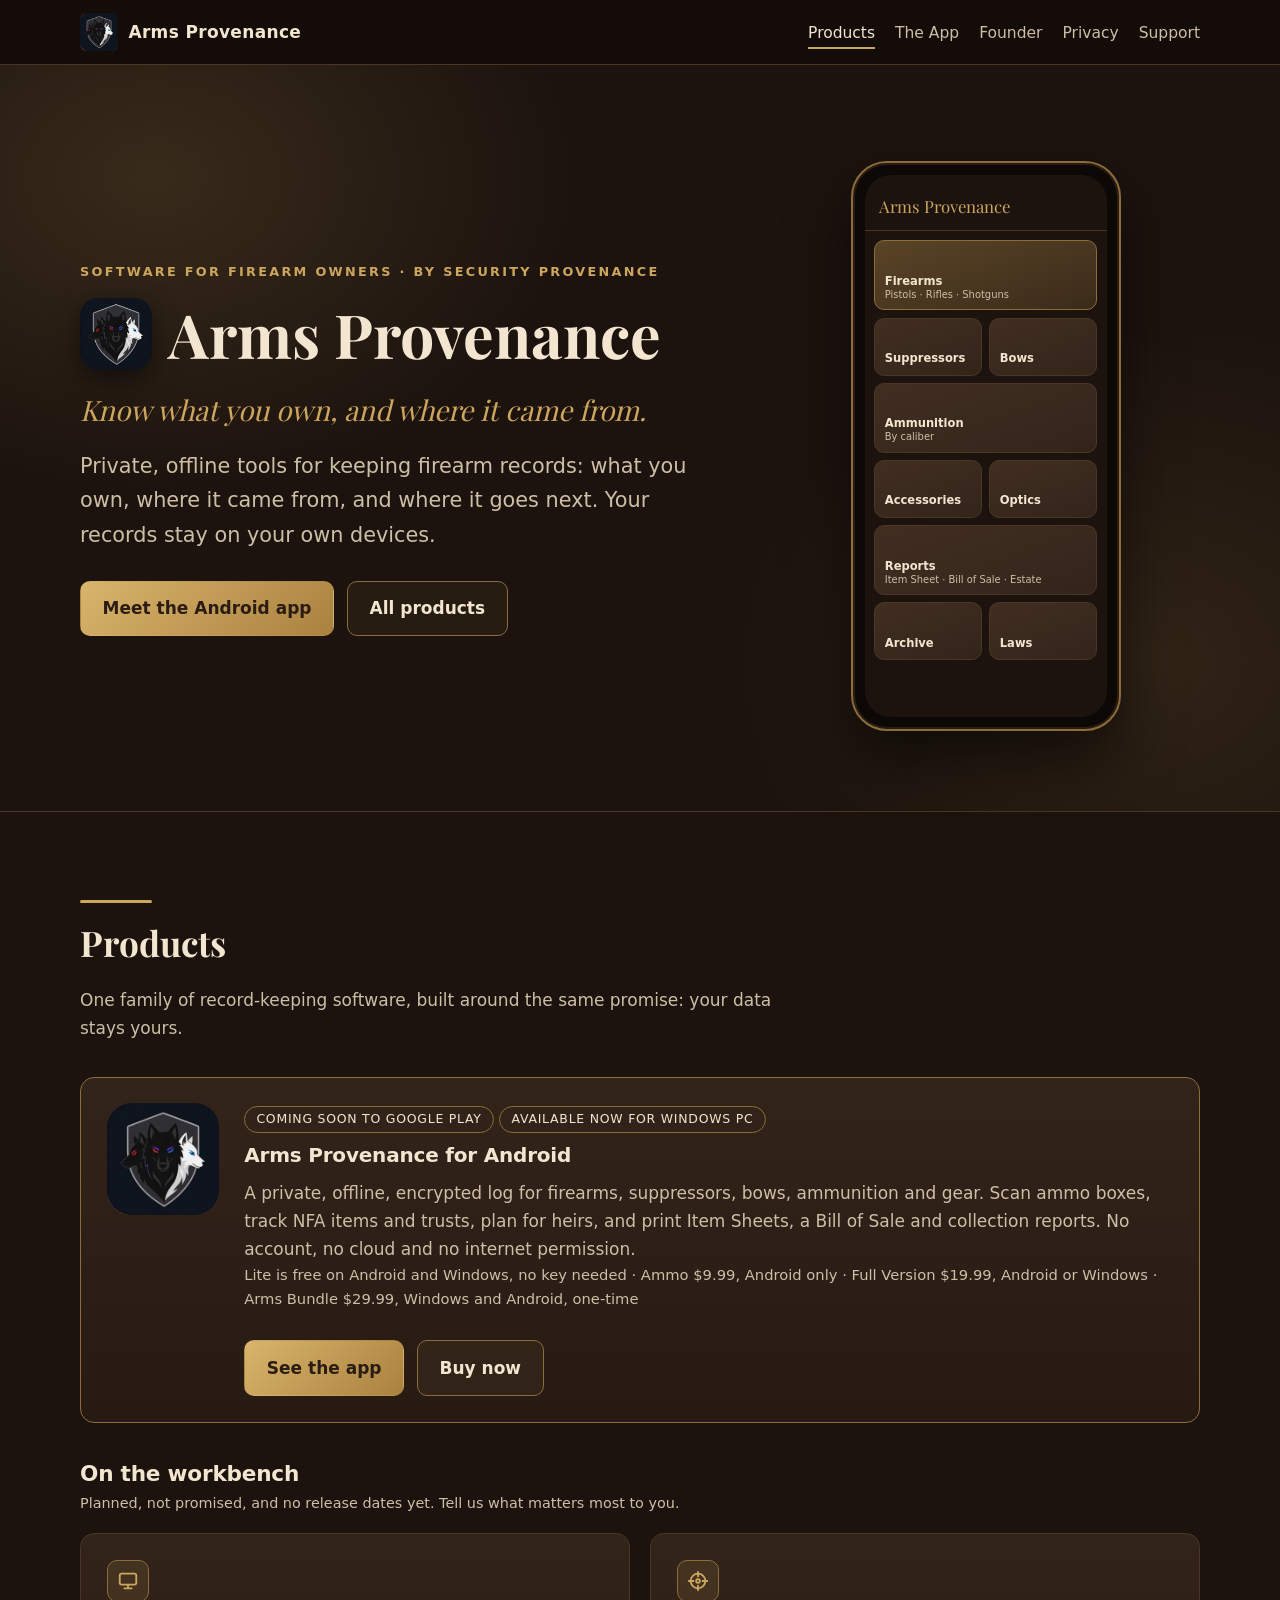
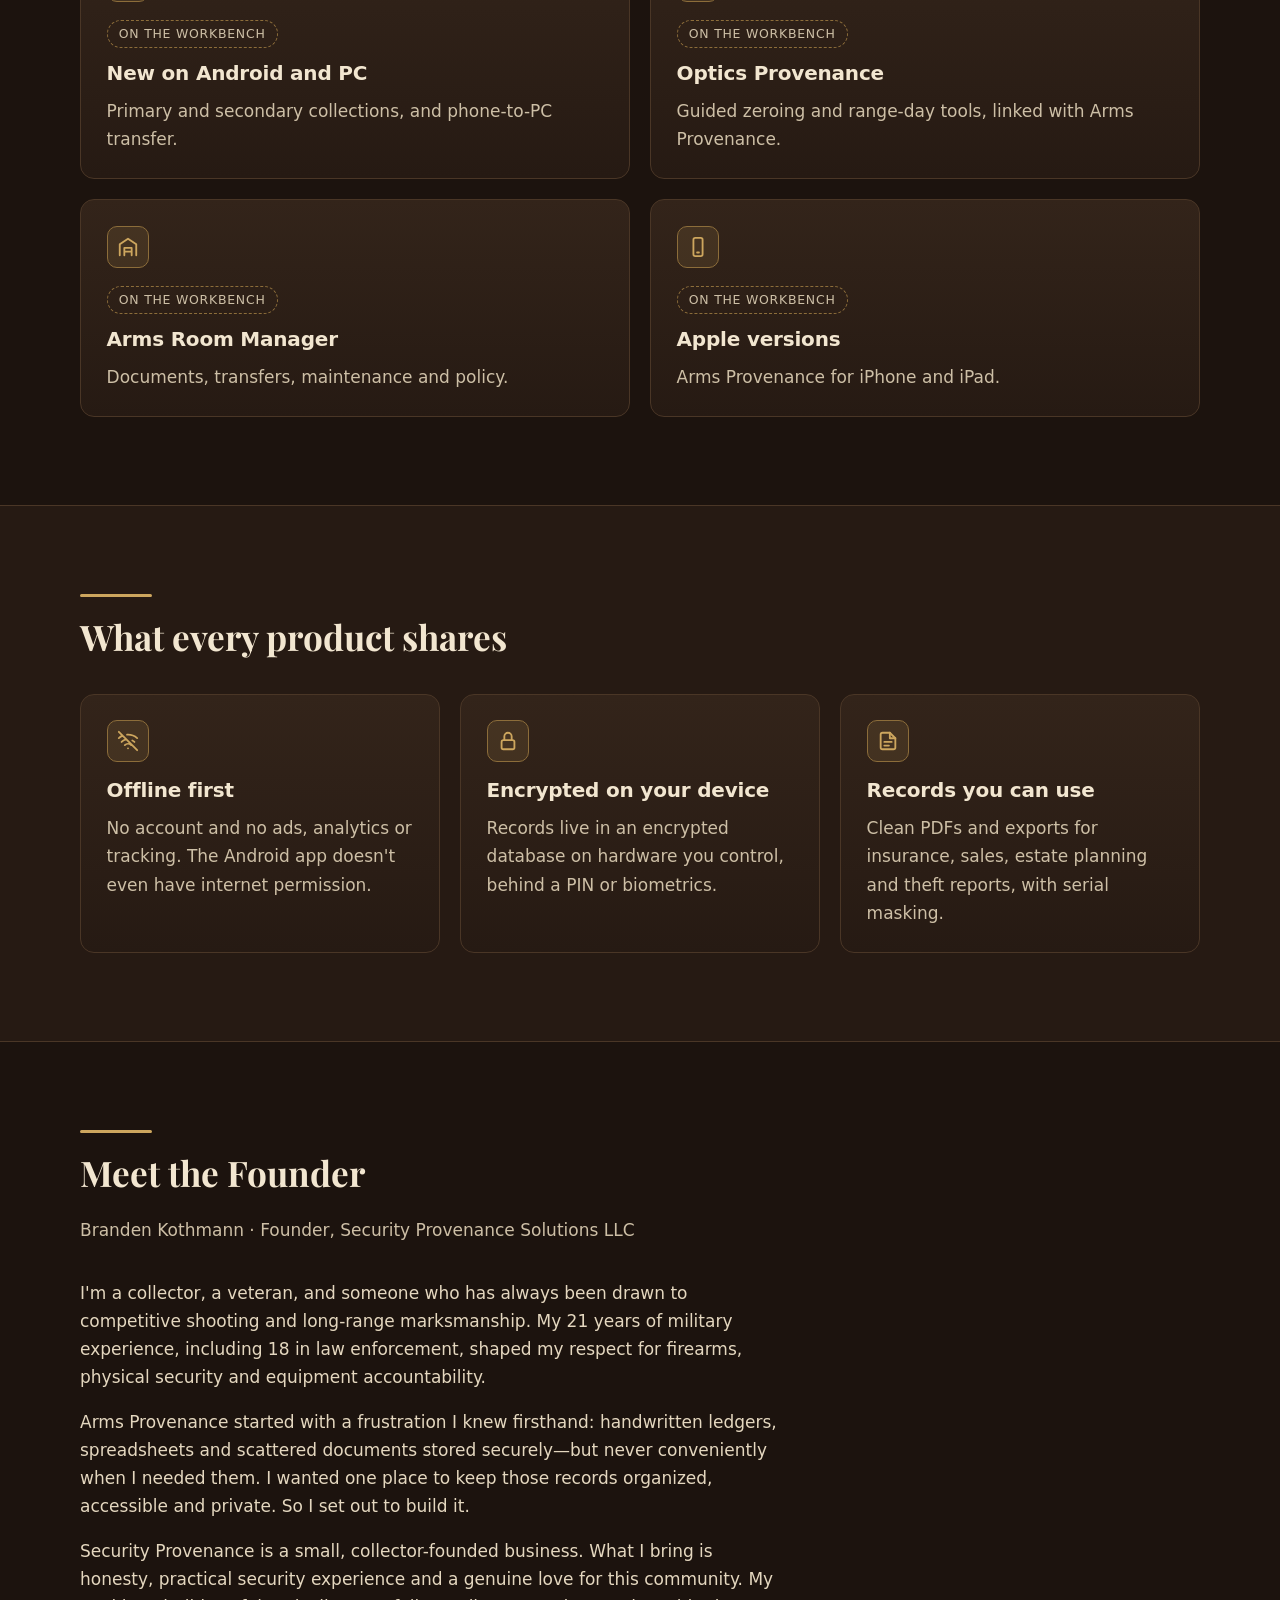
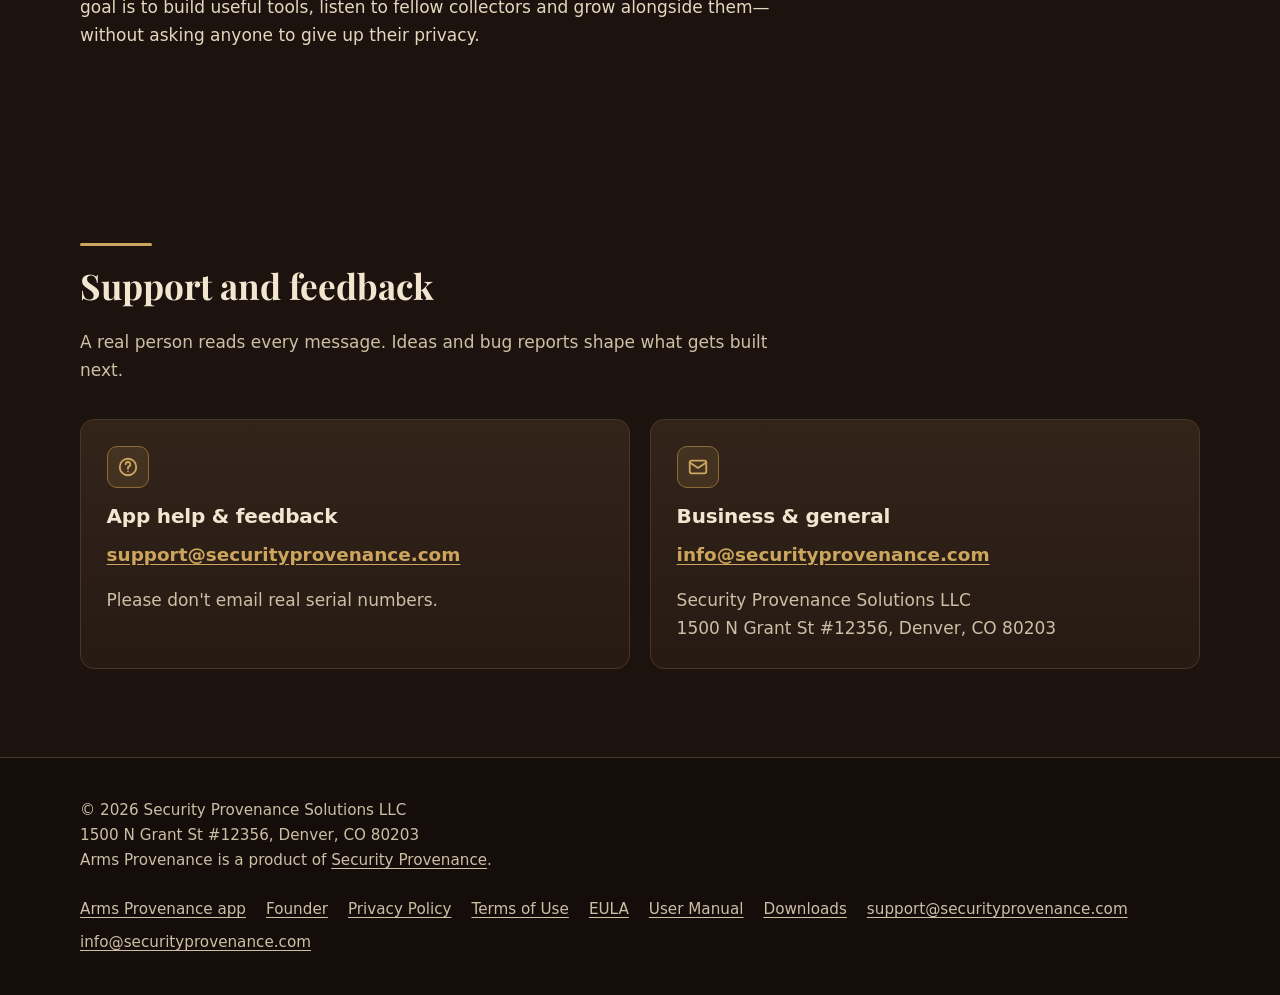
==== index.html @ c8ead70b "Rename Collector's Edition to Arms Bundle in site copy and the manual PDF Prices, payment links, and" ====
<!doctype html>
<html lang="en">
<head>
<meta charset="utf-8">
<meta name="viewport" content="width=device-width, initial-scale=1">
<meta http-equiv="Content-Security-Policy" content="default-src 'self'; img-src 'self' data:; style-src 'self'; script-src 'self'; object-src 'none'; base-uri 'self'; form-action 'self'">
<meta name="referrer" content="strict-origin-when-cross-origin">
<title>Arms Provenance | Private, offline software for firearm records</title>
<meta name="description" content="Arms Provenance is the home of private, offline firearm record-keeping software from Security Provenance, starting with the Arms Provenance Android app.">
<meta name="theme-color" content="#1C130E">
<meta name="color-scheme" content="dark">
<link rel="canonical" href="https://armsprovenance.com/">
<link rel="icon" href="favicon.ico" sizes="any">
<link rel="icon" type="image/png" sizes="32x32" href="favicon-32.png">
<link rel="apple-touch-icon" href="apple-touch-icon.png">
<link rel="preload" href="assets/fonts/ap-display.woff2" as="font" type="font/woff2" crossorigin>
<link rel="stylesheet" href="assets/css/style.css">
<link rel="stylesheet" href="assets/css/arms-provenance.css">
<meta property="og:type" content="website">
<meta property="og:site_name" content="Arms Provenance">
<meta property="og:title" content="Arms Provenance | Private, offline software for firearm records">
<meta property="og:description" content="Arms Provenance is the home of private, offline firearm record-keeping software from Security Provenance, starting with the Arms Provenance Android app.">
<meta property="og:url" content="https://armsprovenance.com/">
<meta property="og:image" content="https://armsprovenance.com/assets/img/og-image.jpg">
<meta property="og:image:width" content="1200">
<meta property="og:image:height" content="630">
<meta property="og:image:alt" content="Arms Provenance">
<meta name="twitter:card" content="summary_large_image">
<meta name="twitter:title" content="Arms Provenance | Private, offline software for firearm records">
<meta name="twitter:description" content="Arms Provenance is the home of private, offline firearm record-keeping software from Security Provenance, starting with the Arms Provenance Android app.">
<meta name="twitter:image" content="https://armsprovenance.com/assets/img/og-image.jpg">
</head>
<body class="ap">
<a class="skip" href="#main">Skip to content</a>
<header class="site-header">
  <nav class="container nav" aria-label="Main">
    <a class="brand" href="index.html"><img src="assets/img/logo-128.webp" width="38" height="38" alt=""><span>Arms Provenance</span></a>
    <ul>
      <li><a class="navlink" href="index.html#products" aria-current="page">Products</a></li>
      <li><a class="navlink" href="app.html">The App</a></li>
      <li><a class="navlink" href="index.html#founder">Founder</a></li>
      <li><a class="navlink" href="privacy.html">Privacy</a></li>
      <li><a class="navlink" href="index.html#support">Support</a></li>
    </ul>
  </nav>
</header>
<main id="main">
<section class="ap-hero" aria-labelledby="hub-title">
  <div class="container hero-grid">
    <div>
      <span class="eyebrow">Software for firearm owners &middot; by Security Provenance</span>
      <div class="ap-title">
        <picture><source srcset="assets/img/logo-256.webp" type="image/webp"><img src="assets/img/logo-256.png" width="72" height="72" alt="Arms Provenance icon"></picture>
        <h1 id="hub-title">Arms Provenance</h1>
      </div>
      <p class="ap-tag">Know what you own, and where it came from.</p>
      <p class="lead">Private, offline tools for keeping firearm records: what you own, where it came from, and where it goes next. Your records stay on your own devices.</p>
      <div class="btns">
        <a class="btn btn-primary" href="app.html">Meet the Android app</a>
        <a class="btn btn-ghost" href="#products">All products</a>
      </div>
    </div>
    <div class="phone" role="img" aria-label="Illustration of the Arms Provenance home screen with category tiles">
      <div class="phone-screen">
        <div class="phone-bar">Arms Provenance</div>
        <div class="tiles" aria-hidden="true">
          <div class="tile wide brass">Firearms<small>Pistols &middot; Rifles &middot; Shotguns</small></div>
          <div class="tile">Suppressors</div>
          <div class="tile">Bows</div>
          <div class="tile wide">Ammunition<small>By caliber</small></div>
          <div class="tile">Accessories</div>
          <div class="tile">Optics</div>
          <div class="tile wide">Reports<small>Item Sheet &middot; Bill of Sale &middot; Estate</small></div>
          <div class="tile">Archive</div>
          <div class="tile">Laws</div>
        </div>
      </div>
    </div>
  </div>
</section>

<section id="products" aria-labelledby="products-title">
  <div class="container">
    <div class="section-head"><div class="rule" aria-hidden="true"><span></span><span></span><span></span></div><h2 id="products-title">Products</h2><p>One family of record-keeping software, built around the same promise: your data stays yours.</p></div>
    <article class="card product flagship">
      <picture><source srcset="assets/img/logo-256.webp" type="image/webp"><img src="assets/img/logo-256.png" width="112" height="112" alt="Arms Provenance app icon"></picture>
      <div>
        <span class="pill pill-brass">Coming soon to Google Play</span>
        <span class="pill pill-brass">Available now for Windows PC</span>
        <h3>Arms Provenance for Android</h3>
        <p>A private, offline, encrypted log for firearms, suppressors, bows, ammunition and gear. Scan ammo boxes, track NFA items and trusts, plan for heirs, and print Item Sheets, a Bill of Sale and collection reports. No account, no cloud and no internet permission.</p>
        <p class="tier-line">Lite is free on Android and Windows, no key needed &middot; Ammo $9.99, Android only &middot; Full Version $19.99, Android or Windows &middot; Arms Bundle $29.99, Windows and Android, one-time</p>
        <div class="btns"><a class="btn btn-primary" href="app.html">See the app</a><a class="btn btn-ghost" href="app.html#pricing">Buy now</a></div>
      </div>
    </article>
    <h3 class="sub-head">On the workbench</h3>
    <p class="soon-note top">Planned, not promised, and no release dates yet. Tell us what matters most to you.</p>
    <div class="grid grid-2 products">
      <article class="card product soon-card">
        <div class="icon-dot"><svg viewBox="0 0 24 24" aria-hidden="true"><rect x="3" y="4" width="18" height="12" rx="2"/><path d="M8 20h8M12 16v4"/></svg></div>
        <span class="pill">On the workbench</span>
        <h3>New on Android and PC</h3>
        <p>Primary and secondary collections, and phone-to-PC transfer.</p>
      </article>
      <article class="card product soon-card">
        <div class="icon-dot"><svg viewBox="0 0 24 24" aria-hidden="true"><circle cx="12" cy="12" r="8"/><circle cx="12" cy="12" r="2"/><path d="M12 2v5M12 17v5M2 12h5M17 12h5"/></svg></div>
        <span class="pill">On the workbench</span>
        <h3>Optics Provenance</h3>
        <p>Guided zeroing and range-day tools, linked with Arms Provenance.</p>
      </article>
      <article class="card product soon-card">
        <div class="icon-dot"><svg viewBox="0 0 24 24" aria-hidden="true"><path d="M3 21V9l9-6 9 6v12"/><path d="M8 21v-8h8v8M8 17h8"/></svg></div>
        <span class="pill">On the workbench</span>
        <h3>Arms Room Manager</h3>
        <p>Documents, transfers, maintenance and policy.</p>
      </article>
      <article class="card product soon-card">
        <div class="icon-dot"><svg viewBox="0 0 24 24" aria-hidden="true"><rect x="7" y="2" width="10" height="20" rx="2"/><path d="M11 18h2"/></svg></div>
        <span class="pill">On the workbench</span>
        <h3>Apple versions</h3>
        <p>Arms Provenance for iPhone and iPad.</p>
      </article>
    </div>
  </div>
</section>

<section class="section-alt" aria-labelledby="why-title">
  <div class="container">
    <div class="section-head"><div class="rule" aria-hidden="true"><span></span><span></span><span></span></div><h2 id="why-title">What every product shares</h2></div>
    <div class="grid grid-3">
      <div class="card"><div class="icon-dot"><svg viewBox="0 0 24 24" aria-hidden="true"><path d="M2 2l20 20M8.5 16.5a5 5 0 0 1 7 0M5 13a10 10 0 0 1 5-2.7M19 13a10 10 0 0 0-2.3-1.6M2 8.8a15 15 0 0 1 4.2-2.6M22 8.8A15 15 0 0 0 11 5M12 20h.01"/></svg></div><h3>Offline first</h3><p>No account and no ads, analytics or tracking. The Android app doesn't even have internet permission.</p></div>
      <div class="card"><div class="icon-dot"><svg viewBox="0 0 24 24" aria-hidden="true"><rect x="5" y="11" width="14" height="10" rx="2"/><path d="M8 11V7a4 4 0 0 1 8 0v4"/></svg></div><h3>Encrypted on your device</h3><p>Records live in an encrypted database on hardware you control, behind a PIN or biometrics.</p></div>
      <div class="card"><div class="icon-dot"><svg viewBox="0 0 24 24" aria-hidden="true"><path d="M14 3H6a2 2 0 0 0-2 2v14a2 2 0 0 0 2 2h12a2 2 0 0 0 2-2V9z"/><path d="M14 3v6h6M8 13h8M8 17h5"/></svg></div><h3>Records you can use</h3><p>Clean PDFs and exports for insurance, sales, estate planning and theft reports, with serial masking.</p></div>
    </div>
  </div>
</section>


<section id="founder" aria-labelledby="founder-title">
  <div class="container">
    <div class="section-head">
      <div class="rule" aria-hidden="true"><span></span><span></span><span></span></div>
      <h2 id="founder-title">Meet the Founder</h2>
      <p>Branden Kothmann · Founder, Security Provenance Solutions LLC</p>
    </div>
    <div class="prose founder-copy">
      <p>I'm a collector, a veteran, and someone who has always been drawn to competitive shooting and long-range marksmanship. My 21 years of military experience, including 18 in law enforcement, shaped my respect for firearms, physical security and equipment accountability.</p>
      <p>Arms Provenance started with a frustration I knew firsthand: handwritten ledgers, spreadsheets and scattered documents stored securely—but never conveniently when I needed them. I wanted one place to keep those records organized, accessible and private. So I set out to build it.</p>
      <p>Security Provenance is a small, collector-founded business. What I bring is honesty, practical security experience and a genuine love for this community. My goal is to build useful tools, listen to fellow collectors and grow alongside them—without asking anyone to give up their privacy.</p>
    </div>
  </div>
</section>

<section id="support" aria-labelledby="support-title">
  <div class="container">
    <div class="section-head"><div class="rule" aria-hidden="true"><span></span><span></span><span></span></div><h2 id="support-title">Support and feedback</h2><p>A real person reads every message. Ideas and bug reports shape what gets built next.</p></div>
    <div class="grid grid-2">
      <div class="card contact-card"><div class="icon-dot"><svg viewBox="0 0 24 24" aria-hidden="true"><circle cx="12" cy="12" r="9"/><path d="M9.5 9a2.5 2.5 0 1 1 3.5 2.3c-.6.3-1 .9-1 1.6V14M12 17h.01"/></svg></div><h3>App help &amp; feedback</h3><p><a class="mail" href="mailto:support@securityprovenance.com?subject=Arms%20Provenance%20support">support@securityprovenance.com</a></p><p class="mt">Please don't email real serial numbers.</p></div>
      <div class="card contact-card"><div class="icon-dot"><svg viewBox="0 0 24 24" aria-hidden="true"><rect x="3" y="5" width="18" height="14" rx="2"/><path d="M3 7l9 6 9-6"/></svg></div><h3>Business &amp; general</h3><p><a class="mail" href="mailto:info@securityprovenance.com">info@securityprovenance.com</a></p><p class="mt">Security Provenance Solutions LLC<br>1500 N Grant St #12356, Denver, CO 80203</p></div>
    </div>
  </div>
</section>
</main>
<footer class="site-footer">
  <div class="container footer-grid">
    <div>
      <p class="m0">&copy; 2026 Security Provenance Solutions LLC</p>
      <p class="m0">1500 N Grant St #12356, Denver, CO 80203</p>
      <p class="m0">Arms Provenance is a product of <a href="https://securityprovenance.com/">Security Provenance</a>.</p>
    </div>
    <ul>
      <li><a href="app.html">Arms Provenance app</a></li>
      <li><a href="index.html#founder">Founder</a></li>
      <li><a href="privacy.html">Privacy Policy</a></li>
      <li><a href="terms.html">Terms of Use</a></li>
      <li><a href="eula.html">EULA</a></li>
      <li><a href="Arms_Provenance_User_Manual.pdf">User Manual</a></li>
      <li><a href="downloads.html">Downloads</a></li>
      <li><a href="mailto:support@securityprovenance.com">support@securityprovenance.com</a></li>
      <li><a href="mailto:info@securityprovenance.com">info@securityprovenance.com</a></li>
    </ul>
  </div>
</footer>
</body>
</html>
---- assets/css/style.css ----
:root{
  --navy:#0d1320;--navy-2:#121a2b;--navy-3:#18223a;--black:#07090f;
  --silver:#c9ced6;--silver-2:#9aa3b2;--text:#e6e9ef;--muted:#a3abba;
  --red:#d42a2a;--blue:#1f6fe0;--violet:#7a3fd6;--line:#263049;
  --radius:14px;--max:1120px;
  --font:system-ui,-apple-system,"Segoe UI",Roboto,"Helvetica Neue",Arial,"Noto Sans",sans-serif;
}
*,*::before,*::after{box-sizing:border-box}
html{scroll-behavior:smooth;-webkit-text-size-adjust:100%}
@media (prefers-reduced-motion:reduce){html{scroll-behavior:auto}*{transition:none!important}}
body{margin:0;font-family:var(--font);font-size:1.0625rem;line-height:1.65;color:var(--text);background:var(--navy);}
img{max-width:100%;height:auto;display:block}
a{color:#8fb8ff;text-underline-offset:3px}
a:hover{color:#bcd4ff}
:focus-visible{outline:3px solid #8fb8ff;outline-offset:3px;border-radius:4px}
h1,h2,h3{line-height:1.2;letter-spacing:-.01em;margin:0 0 .6em}
h1{font-size:clamp(2.1rem,5vw,3.4rem)}
h2{font-size:clamp(1.6rem,3.2vw,2.2rem)}
h3{font-size:1.25rem}
p{margin:0 0 1em}
.container{width:min(100% - 2.5rem,var(--max));margin-inline:auto}
.skip{position:absolute;left:-999px;top:0;background:#fff;color:#000;padding:.6rem 1rem;z-index:100;border-radius:0 0 8px 0}
.skip:focus{left:0}
/* header */
.site-header{position:sticky;top:0;z-index:50;background:rgba(7,9,15,.88);backdrop-filter:blur(8px);border-bottom:1px solid var(--line)}
.nav{display:flex;align-items:center;justify-content:space-between;gap:1rem;min-height:64px;flex-wrap:wrap;padding:.4rem 0}
.brand{display:flex;align-items:center;gap:.65rem;color:var(--text);text-decoration:none;font-weight:700;letter-spacing:.02em}
.brand img{width:38px;height:38px}
.nav ul{display:flex;gap:.25rem 1.25rem;list-style:none;margin:0;padding:0;flex-wrap:wrap}
.nav a.navlink{color:var(--silver);text-decoration:none;font-size:.97rem;padding:.35rem 0;border-bottom:2px solid transparent}
.nav a.navlink:hover,.nav a.navlink[aria-current="page"]{color:#fff;border-bottom-color:var(--violet)}
/* hero */
.hero{position:relative;overflow:hidden;padding:clamp(3.5rem,9vw,7rem) 0 clamp(3rem,7vw,5.5rem);
  background:radial-gradient(60% 80% at 15% 20%,rgba(31,111,224,.20),transparent 60%),
             radial-gradient(55% 75% at 90% 30%,rgba(212,42,42,.16),transparent 60%),
             radial-gradient(50% 60% at 50% 100%,rgba(122,63,214,.18),transparent 70%),var(--black);
  border-bottom:1px solid var(--line)}
.hero-grid{display:grid;grid-template-columns:1.25fr .9fr;gap:3rem;align-items:center}
.eyebrow{display:inline-block;text-transform:uppercase;letter-spacing:.18em;font-size:.8rem;font-weight:700;color:var(--silver-2);margin-bottom:1rem}
.lead{font-size:clamp(1.1rem,2vw,1.3rem);color:var(--muted);max-width:38rem}
.tagline{background:linear-gradient(90deg,#ff6b6b,#b48cff 50%,#6aa8ff);-webkit-background-clip:text;background-clip:text;color:transparent}
.hero-art{justify-self:center;max-width:380px;width:100%;filter:drop-shadow(0 20px 50px rgba(0,0,0,.6))}
.btns{display:flex;flex-wrap:wrap;gap:.8rem;margin-top:1.8rem}
.btn{display:inline-flex;align-items:center;justify-content:center;gap:.5rem;padding:.8rem 1.35rem;border-radius:10px;font-weight:650;text-decoration:none;border:1px solid transparent;min-height:44px}
.btn-primary{background:linear-gradient(135deg,var(--blue),var(--violet));color:#fff}
.btn-primary:hover{color:#fff;filter:brightness(1.12)}
.btn-ghost{border-color:#3a4566;color:var(--text);background:rgba(255,255,255,.03)}
.btn-ghost:hover{color:#fff;border-color:var(--silver-2)}
/* sections */
section{padding:clamp(3.2rem,7vw,5.5rem) 0}
section[id]{scroll-margin-top:5.5rem}
@media (max-width:520px){section[id]{scroll-margin-top:10.5rem}}
.section-alt{background:var(--navy-2);border-block:1px solid var(--line)}
.section-head{max-width:44rem;margin-bottom:2.2rem}
.section-head p{color:var(--muted)}
.rule{display:flex;height:4px;width:96px;border-radius:4px;overflow:hidden;margin:0 0 1.2rem}
.rule span{flex:1}.rule span:nth-child(1){background:var(--red)}.rule span:nth-child(2){background:var(--violet)}.rule span:nth-child(3){background:var(--blue)}
.grid{display:grid;gap:1.25rem}
.grid-3{grid-template-columns:repeat(3,1fr)}
.grid-2{grid-template-columns:repeat(2,1fr)}
.card{background:linear-gradient(180deg,var(--navy-3),var(--navy-2));border:1px solid var(--line);border-radius:var(--radius);padding:1.6rem}
.card p{color:var(--muted);margin-bottom:0}
.card h3{color:#fff}
.icon-dot{width:42px;height:42px;border-radius:10px;display:grid;place-items:center;margin-bottom:1rem;font-weight:800;color:#fff}
.c-red{background:rgba(212,42,42,.18);border:1px solid rgba(212,42,42,.5)}
.c-violet{background:rgba(122,63,214,.18);border:1px solid rgba(122,63,214,.5)}
.c-blue{background:rgba(31,111,224,.18);border:1px solid rgba(31,111,224,.5)}
.c-silver{background:rgba(201,206,214,.10);border:1px solid rgba(201,206,214,.4)}
.icon-dot svg{width:22px;height:22px;stroke:currentColor;fill:none;stroke-width:2;stroke-linecap:round;stroke-linejoin:round}
.app-card{display:grid;grid-template-columns:auto 1fr;gap:1.5rem;align-items:start}
.app-card img{width:96px;height:96px;border-radius:22px}
.badge{display:inline-block;font-size:.78rem;font-weight:700;letter-spacing:.04em;text-transform:uppercase;padding:.25rem .6rem;border-radius:999px;border:1px solid #3a4566;color:var(--silver);margin:0 .4rem .6rem 0}
.badge-blue{border-color:rgba(31,111,224,.7);color:#9cc2ff}
.badge-red{border-color:rgba(212,42,42,.7);color:#ff9d9d}
.badge-violet{border-color:rgba(122,63,214,.75);color:#cdb3ff}
.soon{border-style:dashed;display:flex;flex-direction:column;justify-content:center;align-items:flex-start}
.contact-card a.mail{font-size:1.15rem;font-weight:650;word-break:break-word}
.checklist{list-style:none;padding:0;margin:0}
.checklist li{position:relative;padding-left:1.8rem;margin-bottom:.7rem;color:var(--muted)}
.checklist li strong{color:var(--text)}
.checklist li::before{content:"";position:absolute;left:0;top:.45em;width:1rem;height:.55rem;border-left:3px solid #6aa8ff;border-bottom:3px solid #6aa8ff;transform:rotate(-45deg)}
.callout{border-left:4px solid var(--violet);background:rgba(122,63,214,.08);padding:1.25rem 1.4rem;border-radius:0 var(--radius) var(--radius) 0}
.callout p:last-child{margin-bottom:0}
/* prose */
.prose{max-width:46rem}
.prose h2{font-size:1.45rem;margin-top:2.4rem;padding-top:.4rem}
.prose h3{margin-top:1.6rem}
.prose ul{padding-left:1.3rem}
.prose li{margin-bottom:.45rem}
.prose p,.prose li{color:#cfd5df}
.meta{color:var(--muted);font-size:.95rem}
.page-hero{padding:clamp(2.8rem,7vw,4.5rem) 0 clamp(2rem,5vw,3rem);background:radial-gradient(60% 90% at 10% 10%,rgba(31,111,224,.16),transparent 60%),radial-gradient(50% 80% at 95% 20%,rgba(122,63,214,.16),transparent 60%),var(--black);border-bottom:1px solid var(--line)}
.page-hero .hero-grid{grid-template-columns:auto 1fr;gap:2rem}
.page-hero img.app-icon{width:120px;height:120px;border-radius:26px}
/* footer */
.site-footer{background:var(--black);border-top:1px solid var(--line);padding:2.5rem 0;color:var(--silver-2);font-size:.95rem}
.footer-grid{display:flex;flex-wrap:wrap;gap:1.5rem;justify-content:space-between;align-items:center}
.footer-grid ul{display:flex;flex-wrap:wrap;gap:.5rem 1.25rem;list-style:none;margin:0;padding:0}
.footer-grid a{color:var(--silver)}
.center{text-align:center}
.notfound{min-height:60vh;display:grid;place-items:center;text-align:center}
.notfound img{margin:0 auto 1.5rem;width:140px}
@media (max-width:880px){
  .hero-grid{grid-template-columns:1fr;text-align:center}
  .hero-grid .lead{margin-inline:auto}
  .btns{justify-content:center}
  .hero-art{max-width:240px;grid-row:1}
  .grid-3,.grid-2{grid-template-columns:1fr}
  .page-hero .hero-grid{grid-template-columns:1fr;text-align:left}
}
@media (max-width:520px){
  .app-card{grid-template-columns:1fr}
  .nav{justify-content:center}
  .nav ul{justify-content:center}
  body{font-size:1rem}
}
.sr-only{position:absolute;width:1px;height:1px;padding:0;margin:-1px;overflow:hidden;clip:rect(0,0,0,0);white-space:nowrap;border:0}
.mt{margin-top:1rem}
.m0{margin:0}
.h3{font-size:1.25rem}
.center-block{margin-inline:auto}
.center-btns{justify-content:center}

/* Meet the Founder */
.founder-copy{max-width:44rem}
.founder-copy p{color:#cfd5df}
---- assets/css/arms-provenance.css ----
/* Arms Provenance page theme: walnut and brass, matching the app (lib/ui/theme.dart).
   Loaded only by arms-provenance.html, terms.html and eula.html, after style.css. */
@font-face{font-family:"AP Display";src:url("../fonts/ap-display.woff2") format("woff2");font-weight:400 900;font-display:swap}
body.ap{
  --wd:#1C130E;--wn:#261A13;--wr:#33241A;--wh:#412E21;
  --brass:#CDA65E;--brass-m:#8C6D3A;--cream:#F2E6D0;--cream-m:#CDBFA6;
  --parch:#F6EEDC;--ink:#2B1D14;--wline:#4a3626;
  --display:"AP Display",Georgia,"Times New Roman",serif;
  background:var(--wd);color:var(--cream)}
.ap h1,.ap h2,.ap .ap-display{font-family:var(--display);letter-spacing:0}
.ap h3{color:var(--cream)}
.ap a{color:var(--brass)}
.ap a:hover{color:#e6c88a}
.ap :focus-visible{outline-color:var(--brass)}
.ap .site-header{background:rgba(20,13,9,.92);border-bottom-color:var(--wline)}
.ap .nav a.navlink{color:var(--cream-m)}
.ap .nav a.navlink:hover,.ap .nav a.navlink[aria-current="page"]{color:var(--cream);border-bottom-color:var(--brass)}
.ap .brand{color:var(--cream)}
.ap .eyebrow{color:var(--brass)}
.ap .lead,.ap .section-head p{color:var(--cream-m)}
.ap .meta{color:var(--cream-m)}
.ap section{border-color:var(--wline)}
.ap .section-alt{background:var(--wn);border-block:1px solid var(--wline)}
.ap .rule{background:none}
.ap .rule span{background:var(--brass)!important;flex:none;width:100%}
.ap .rule{width:72px;height:3px}
.ap .card{background:linear-gradient(180deg,var(--wr),var(--wn));border-color:var(--wline)}
.ap .card p,.ap .card li{color:var(--cream-m)}
.ap .card h3{color:var(--cream)}
.ap .btn-primary{background:linear-gradient(135deg,#d9b46b,#a9823f);color:var(--ink)}
.ap .btn-primary:hover{color:var(--ink);filter:brightness(1.08)}
.ap .btn-ghost{border-color:var(--brass-m);color:var(--cream);background:rgba(205,166,94,.06)}
.ap .btn-ghost:hover{border-color:var(--brass);color:#fff}
.ap .btn-disabled{background:var(--wh);color:var(--cream-m);border:1px dashed var(--brass-m);cursor:not-allowed}
.ap .badge{border-color:var(--brass-m);color:var(--brass)}
.ap .checklist li{color:var(--cream-m)}
.ap .checklist li strong{color:var(--cream)}
.ap .checklist li::before{border-color:var(--brass)}
.ap .callout{border-left-color:var(--brass);background:rgba(205,166,94,.08)}
.ap .prose p,.ap .prose li{color:#e4d7bf}
.ap .site-footer{background:#140d09;border-top-color:var(--wline);color:var(--cream-m)}
.ap .footer-grid a{color:var(--cream-m)}
.ap .footer-grid a:hover{color:var(--brass)}
.ap .page-hero{background:radial-gradient(60% 90% at 10% 10%,rgba(205,166,94,.14),transparent 60%),var(--wd);border-bottom-color:var(--wline)}
/* hero */
.ap-hero{padding:clamp(3rem,8vw,6rem) 0 clamp(3rem,7vw,5rem);border-bottom:1px solid var(--wline);
  background:radial-gradient(55% 70% at 12% 15%,rgba(205,166,94,.16),transparent 60%),
             radial-gradient(50% 70% at 90% 80%,rgba(140,109,58,.18),transparent 65%),var(--wd)}
.ap-hero .hero-grid{grid-template-columns:1.2fr .8fr}
.ap-hero h1{font-size:clamp(2.2rem,5.5vw,3.8rem);margin:0}
.ap-tag{font-family:var(--display);font-size:clamp(1.25rem,2.4vw,1.75rem);color:var(--brass);font-style:italic;margin:0 0 1rem}
.ap-title{display:flex;align-items:center;gap:1rem;margin-bottom:1rem}
.ap-title img{width:72px;height:72px;border-radius:18px;box-shadow:0 8px 24px rgba(0,0,0,.5)}
.ap-status{margin-top:1.2rem;color:var(--cream-m);font-size:.95rem}
.ap-status strong{color:var(--brass)}
/* CSS phone mock (no screenshots, no data) */
.phone{justify-self:center;width:min(270px,80vw);aspect-ratio:9/19;border-radius:36px;padding:12px;background:#0c0806;
  border:2px solid var(--brass-m);box-shadow:0 30px 60px rgba(0,0,0,.55),inset 0 0 0 2px #2a1c13}
.phone-screen{height:100%;border-radius:26px;background:var(--wd);overflow:hidden;display:flex;flex-direction:column}
.phone-bar{padding:1.1rem .9rem .6rem;font-family:var(--display);color:var(--brass);font-size:1.05rem;border-bottom:1px solid var(--wline)}
.tiles{display:grid;grid-template-columns:1fr 1fr;gap:.45rem;padding:.6rem}
.tile{background:linear-gradient(160deg,var(--wh),var(--wr));border:1px solid var(--wline);border-radius:10px;padding:.55rem .6rem;min-height:58px;
  display:flex;flex-direction:column;justify-content:flex-end;font-size:.72rem;color:var(--cream);font-weight:650;line-height:1.2}
.tile small{color:var(--cream-m);font-weight:400;font-size:.62rem}
.tile.wide{grid-column:span 2;min-height:70px}
.tile.brass{background:linear-gradient(160deg,#5a4426,#3a2b1a);border-color:var(--brass-m)}
/* benefits & features */
.ap .icon-dot{background:rgba(205,166,94,.12);border:1px solid var(--brass-m);color:var(--brass)}
.feat-group h3{font-family:var(--display);font-size:1.35rem;color:var(--brass);margin-bottom:.8rem}
.feat-group ul{margin:0;padding-left:1.1rem}
.feat-group li{margin-bottom:.45rem}
.feat-group li strong{color:var(--cream)}
.tier-note{font-size:.85rem;color:var(--brass);font-weight:600}
/* screenshots */
.shots{display:grid;grid-template-columns:repeat(4,1fr);gap:1.25rem}
.shot{margin:0;text-align:center;color:var(--cream-m);font-size:.9rem}
.shot img{display:block;width:100%;height:auto;border-radius:22px;border:2px solid var(--brass-m);box-shadow:0 10px 28px rgba(0,0,0,.45)}
.shot figcaption{margin-top:.6rem}
/* privacy */
.vault{background:linear-gradient(135deg,var(--parch),#eadcbf);color:var(--ink);border-radius:var(--radius);padding:clamp(1.6rem,4vw,2.6rem);border:1px solid var(--brass-m)}
.vault h2,.vault h3{color:var(--ink)}
.vault p{color:#4a3627}
.vault .checklist li{color:#4a3627}
.vault .checklist li strong{color:var(--ink)}
.vault .checklist li::before{border-color:#8C6D3A}
.vault a{color:#7a5520}
.vault .cols{display:grid;grid-template-columns:1fr 1fr;gap:2rem}
/* pricing: 5 one-time tiles, plus a 3-card upgrade row */
.tiers{display:flex;flex-wrap:wrap;justify-content:center;align-items:stretch;gap:.85rem}
.tier{display:flex;flex-direction:column;width:calc((100% - 3.4rem) / 5);min-width:0;flex:0 1 auto}
.ap .tier.card{padding:1.15rem 1rem 1.2rem}
.tier .price{font-family:var(--display);font-size:clamp(1.65rem,2vw,2.2rem);color:var(--cream);line-height:1.05;margin:.2rem 0 .3rem}
.tier .price small{font-family:var(--font);font-size:.85rem;color:var(--cream-m);white-space:normal}
.tier h3{font-size:clamp(1.12rem,1.4vw,1.35rem);overflow-wrap:break-word}
.tier ul{margin:1rem 0 1rem;flex:0 1 auto}
.tier .checklist li{font-size:.95rem;line-height:1.45;margin-bottom:.5rem;overflow-wrap:break-word}
.tier-foot{margin-top:auto;display:flex;flex-direction:column;align-items:stretch;gap:.75rem}
.tier .btn{width:100%;margin-top:0}
.tier.featured{border:2px solid var(--brass);box-shadow:0 0 0 4px rgba(205,166,94,.12)}
.tier-badges{display:flex;flex-wrap:wrap;align-items:flex-start;gap:.35rem;max-width:100%;margin:0 0 .7rem}
.tier-badge,.tier .ribbon{display:inline-block;max-width:100%;box-sizing:border-box;background:var(--brass);color:var(--ink);font-size:.75rem;font-weight:800;letter-spacing:.02em;line-height:1.3;text-transform:uppercase;text-align:center;text-wrap:balance;padding:.3rem .5rem;border-radius:999px;white-space:normal;overflow-wrap:break-word}
.ribbon{align-self:flex-start;background:var(--brass);color:var(--ink);font-size:.75rem;font-weight:800;letter-spacing:.03em;text-transform:uppercase;padding:.3rem .5rem;border-radius:999px;margin-bottom:.6rem}
.tier .ribbon{margin-bottom:0}
.tier .tier-note{margin:0}
.fine{font-size:.9rem;color:var(--cream-m);max-width:52rem}
.store-row{display:flex;flex-wrap:wrap;gap:1rem;align-items:center;margin-top:1.6rem}
.play-badge{height:58px;width:auto}
/* coming soon list */
.soon-list{list-style:none;padding:0;margin:0;display:flex;flex-wrap:wrap;gap:.6rem}
.soon-list li{border:1px dashed var(--brass-m);border-radius:999px;padding:.35rem .9rem;color:var(--cream-m);font-size:.92rem}
/* FAQ */
.faq{max-width:50rem}
.faq details{border:1px solid var(--wline);background:var(--wn);border-radius:12px;margin-bottom:.7rem}
.faq summary{cursor:pointer;padding:1rem 1.2rem;font-weight:650;color:var(--cream);list-style:none;position:relative;padding-right:2.6rem}
.faq summary::-webkit-details-marker{display:none}
.faq summary::after{content:"+";position:absolute;right:1.1rem;top:.8rem;font-size:1.3rem;color:var(--brass)}
.faq details[open] summary::after{content:"\2212"}
.faq details p{padding:0 1.2rem 1.1rem;margin:0;color:var(--cream-m)}
.draft-banner{background:#5a1f12;color:#ffe3d6;border:1px solid #b5533a;border-radius:10px;padding:.9rem 1.1rem;margin-bottom:1.6rem;font-size:.95rem}
.draft-banner strong{color:#fff}
@media (max-width:880px){
  .ap-hero .hero-grid{grid-template-columns:1fr;text-align:left}
  .ap-hero .btns{justify-content:flex-start}
  .phone{grid-row:auto;margin-top:1rem}
  .shots{grid-template-columns:repeat(2,1fr)}
  .vault .cols{grid-template-columns:1fr}
}
@media (max-width:520px){
  .ap-title img{width:56px;height:56px}
}
.ap .rule span:nth-child(n+2){display:none}
.vault .section-head p{color:#5a4330}
.soon-grid{list-style:none;padding:0;margin:0;display:grid;grid-template-columns:repeat(auto-fit,minmax(13rem,1fr));gap:1rem}
.soon-grid li{border:1px dashed var(--brass-m);border-radius:14px;padding:1rem 1.1rem;background:rgba(0,0,0,.08)}
.soon-grid h3{margin:0 0 .35rem;font-size:1.05rem;color:var(--cream)}
.soon-grid p{margin:0;color:var(--cream-m);font-size:.92rem;line-height:1.45}
.soon-note{margin:1rem 0 0;color:var(--cream-m);font-size:.9rem}
/* product hub (armsprovenance.com) */
.product.flagship{display:flex;gap:1.6rem;align-items:flex-start;padding:1.6rem;border-color:var(--brass-m)}
.product.flagship picture{flex:none}
.product.flagship picture img{width:112px;height:112px;border-radius:24px}
.product .pill{display:inline-block;font-size:.78rem;letter-spacing:.06em;text-transform:uppercase;border:1px dashed var(--brass-m);color:var(--cream-m);border-radius:999px;padding:.15rem .7rem;margin-bottom:.6rem}
.product .pill-brass{border-style:solid;color:var(--cream)}
.tier-line{color:var(--cream-m);font-size:.92rem}
.sub-head{margin:2.4rem 0 .3rem;font-size:1.35rem}
.soon-note.top{margin:0 0 1.1rem}
.products .soon-card h3{margin-top:.2rem}
@media (max-width:640px){.product.flagship{flex-direction:column}.product.flagship picture img{width:84px;height:84px}}
/* PC line + 5-tier pricing */
.ap-status-pc{margin-top:.35rem;display:flex;align-items:center;gap:.45rem}
.ap-ico{color:var(--brass);flex:none}
@media (max-width:1240px){.tier{width:calc((100% - 1.7rem) / 3)}}
@media (max-width:860px){.tier{width:calc((100% - .85rem) / 2)}}
@media (max-width:560px){.tier{width:100%}.tier .checklist li{font-size:1rem}}

/* Upgrade cards (3 across, reuse .tier) */
.upgrades{display:flex;flex-wrap:wrap;justify-content:center;align-items:stretch;gap:.85rem;margin-top:1.6rem}
.upgrades .tier{width:calc((100% - 1.7rem) / 3)}
.subhead{font-family:var(--display);font-size:1.45rem;color:var(--cream);margin:2rem 0 .4rem}
.subhead-lead{color:var(--cream-m);margin:0 0 1rem;max-width:46rem}
@media (max-width:860px){.upgrades .tier{width:calc((100% - .85rem) / 2)}}
@media (max-width:560px){.upgrades .tier{width:100%}}

/* License disclaimer */
.disclaimer{margin-top:1.6rem;max-width:52rem}
.disclaimer p{margin:0;color:var(--cream-m);font-size:.95rem}

/* Workbench feature teasers */
.soon-grid{align-items:stretch}
.soon-grid ul{list-style:disc;margin:.55rem 0 0;padding-left:1.15rem}
.soon-grid ul li{border:none;border-radius:0;padding:0;margin:0 0 .3rem;background:none;color:var(--cream-m);font-size:.92rem;line-height:1.45}
.soon-grid ul li:last-child{margin-bottom:0}

/* Placeholder that still needs Branden's decision */
.needs-confirm{display:inline;background:rgba(205,166,94,.16);border:1px dashed var(--brass);color:var(--cream);padding:.05rem .4rem;border-radius:4px;font-weight:650}

/* Downloads / thank-you cards */
.download-grid{display:grid;grid-template-columns:repeat(3,1fr);gap:1.25rem}
.download-grid .tier{width:100%}
@media (max-width:860px){.download-grid{grid-template-columns:1fr}}
.thanks-panel{max-width:42rem}
.thanks-panel .callout{margin-top:1.2rem}

/* Meet the Founder */
.ap .founder-copy p{color:#e4d7bf}
.fine code{word-break:break-all;overflow-wrap:anywhere}
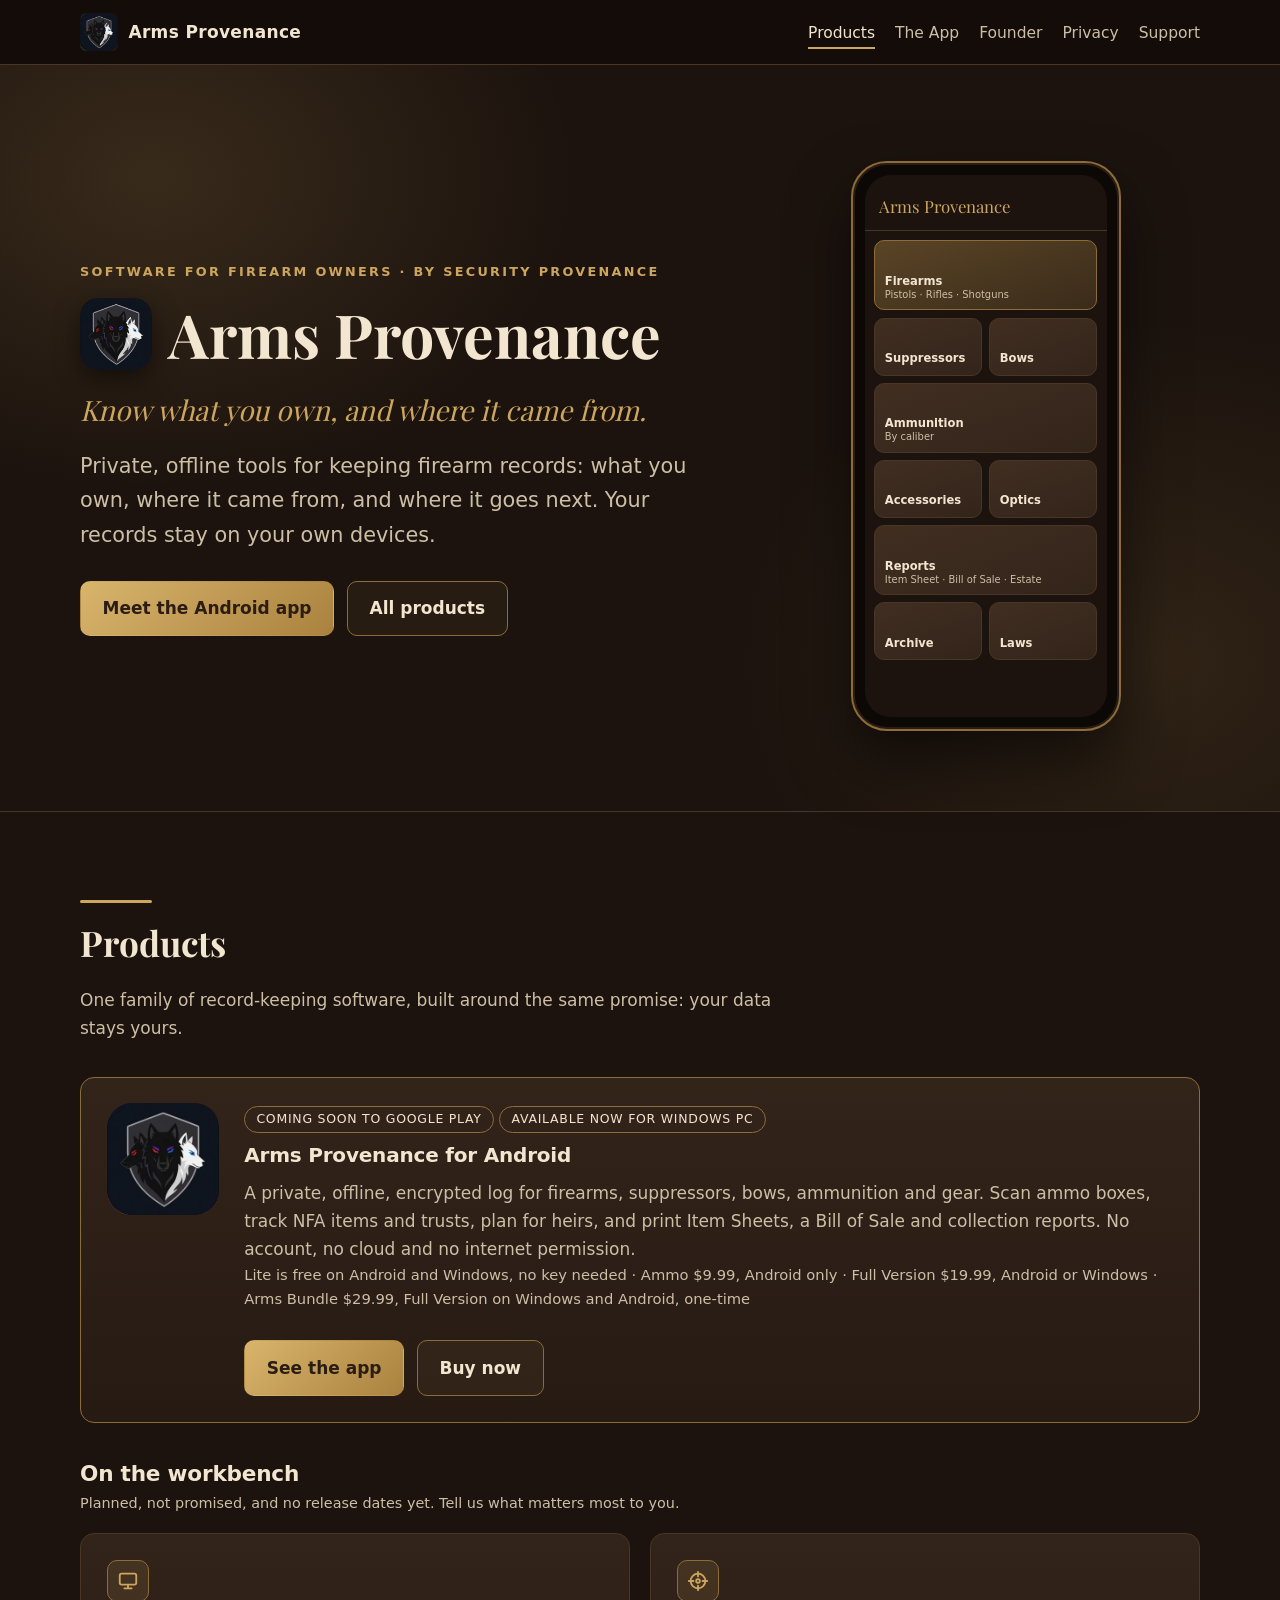
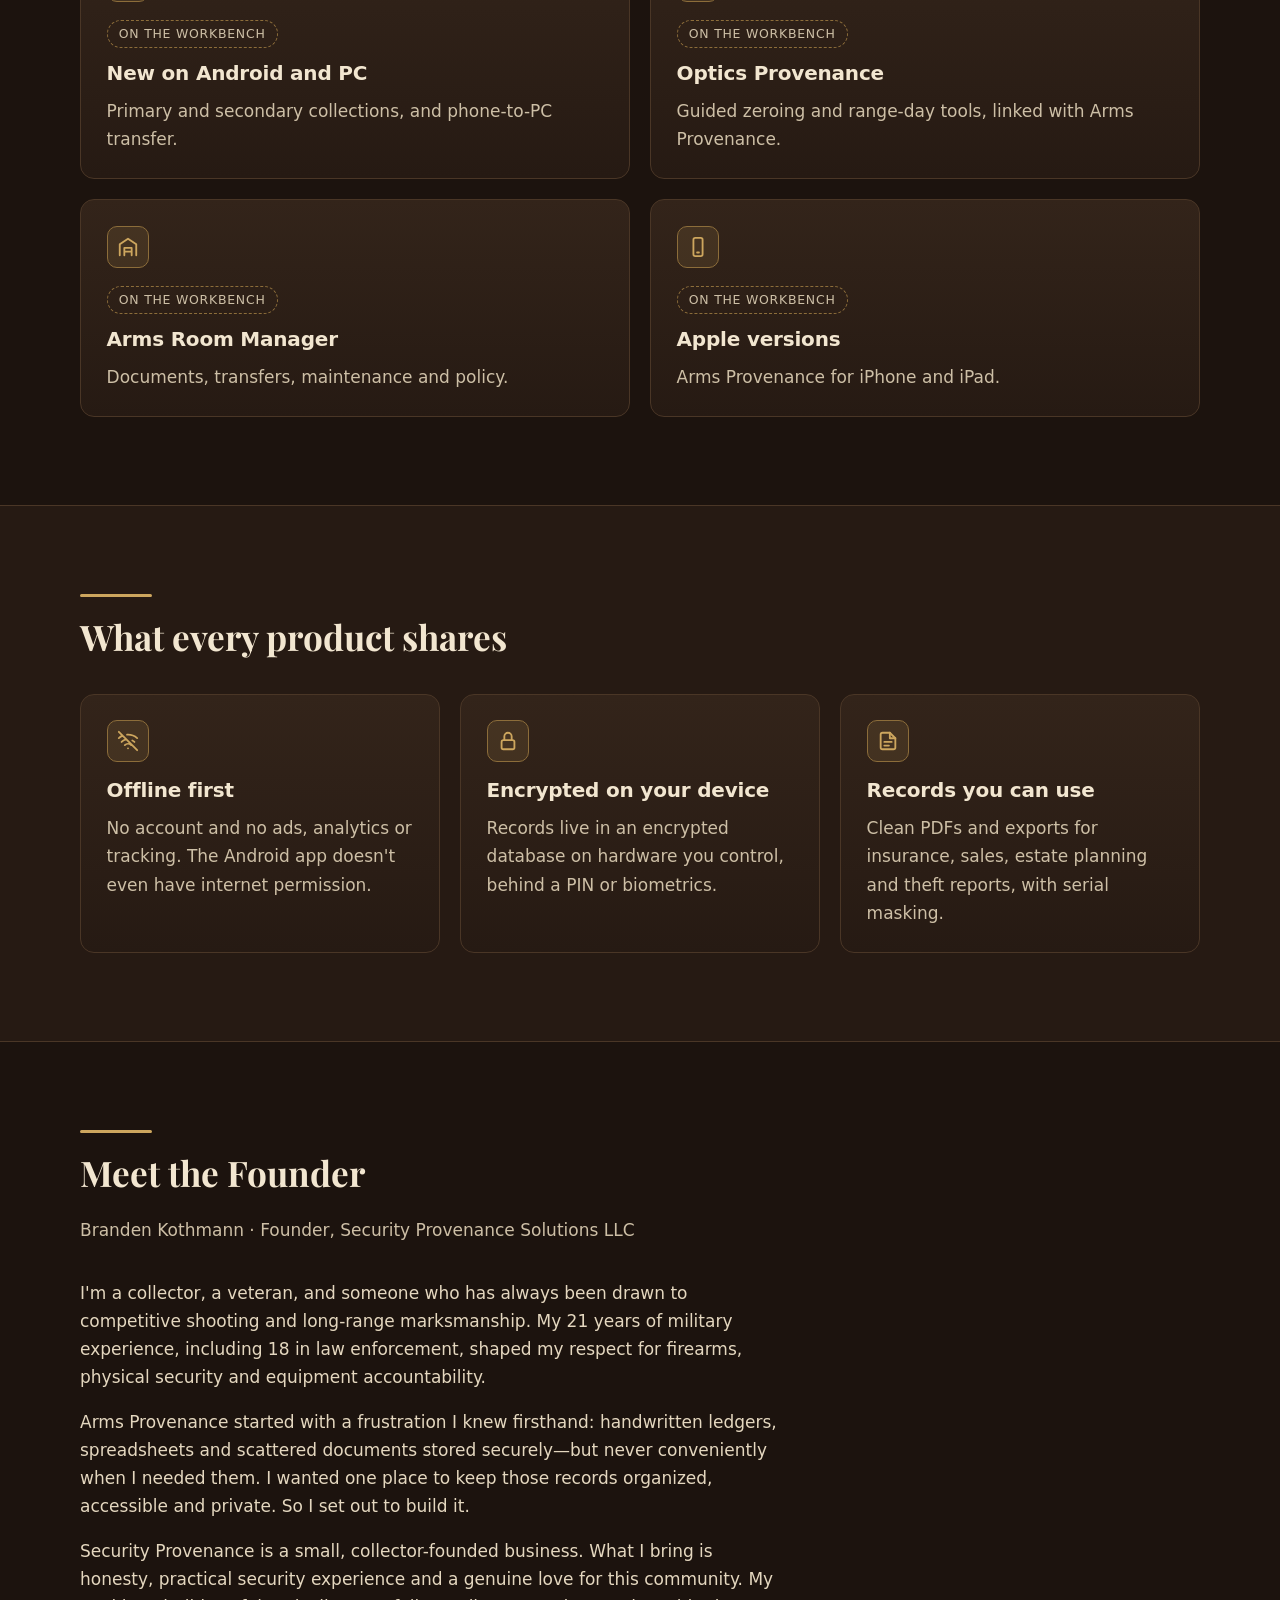
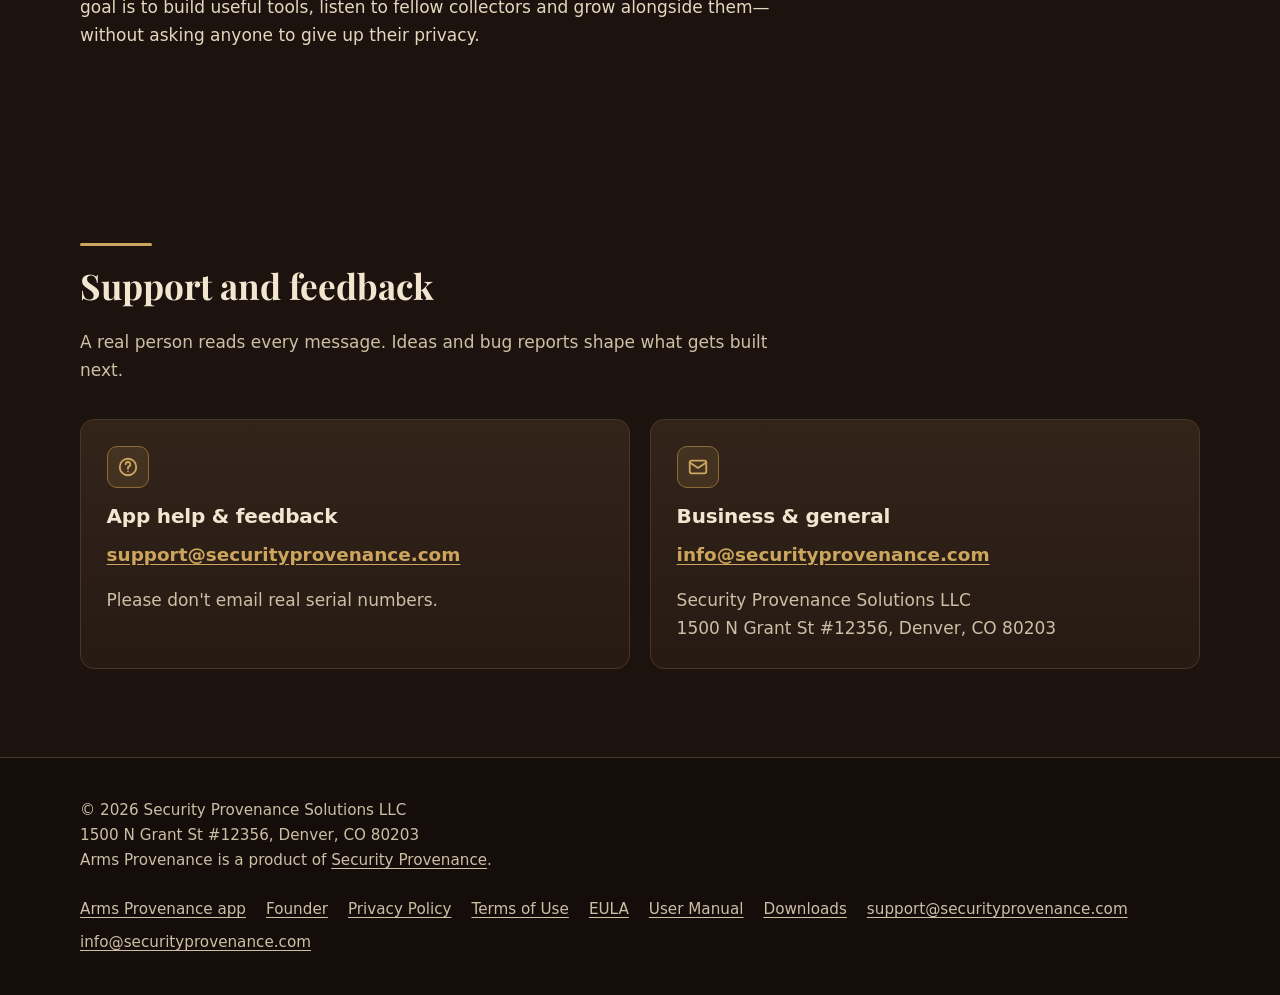
==== commit d1720731: "Add Arms Bundle subtitle: Full Version on Android and Windows Clarify on the pricing card and home-p" ====
--- a/index.html
+++ b/index.html
@@ -89,7 +89,7 @@
         <span class="pill pill-brass">Available now for Windows PC</span>
         <h3>Arms Provenance for Android</h3>
         <p>A private, offline, encrypted log for firearms, suppressors, bows, ammunition and gear. Scan ammo boxes, track NFA items and trusts, plan for heirs, and print Item Sheets, a Bill of Sale and collection reports. No account, no cloud and no internet permission.</p>
-        <p class="tier-line">Lite is free on Android and Windows, no key needed &middot; Ammo $9.99, Android only &middot; Full Version $19.99, Android or Windows &middot; Arms Bundle $29.99, Windows and Android, one-time</p>
+        <p class="tier-line">Lite is free on Android and Windows, no key needed &middot; Ammo $9.99, Android only &middot; Full Version $19.99, Android or Windows &middot; Arms Bundle $29.99, Full Version on Windows and Android, one-time</p>
         <div class="btns"><a class="btn btn-primary" href="app.html">See the app</a><a class="btn btn-ghost" href="app.html#pricing">Buy now</a></div>
       </div>
     </article>
--- a/assets/css/arms-provenance.css
+++ b/assets/css/arms-provenance.css
@@ -102,6 +102,7 @@
 .ribbon{align-self:flex-start;background:var(--brass);color:var(--ink);font-size:.75rem;font-weight:800;letter-spacing:.03em;text-transform:uppercase;padding:.3rem .5rem;border-radius:999px;margin-bottom:.6rem}
 .tier .ribbon{margin-bottom:0}
 .tier .tier-note{margin:0}
+.tier h3 + .tier-note{margin:.15rem 0 .25rem}
 .fine{font-size:.9rem;color:var(--cream-m);max-width:52rem}
 .store-row{display:flex;flex-wrap:wrap;gap:1rem;align-items:center;margin-top:1.6rem}
 .play-badge{height:58px;width:auto}
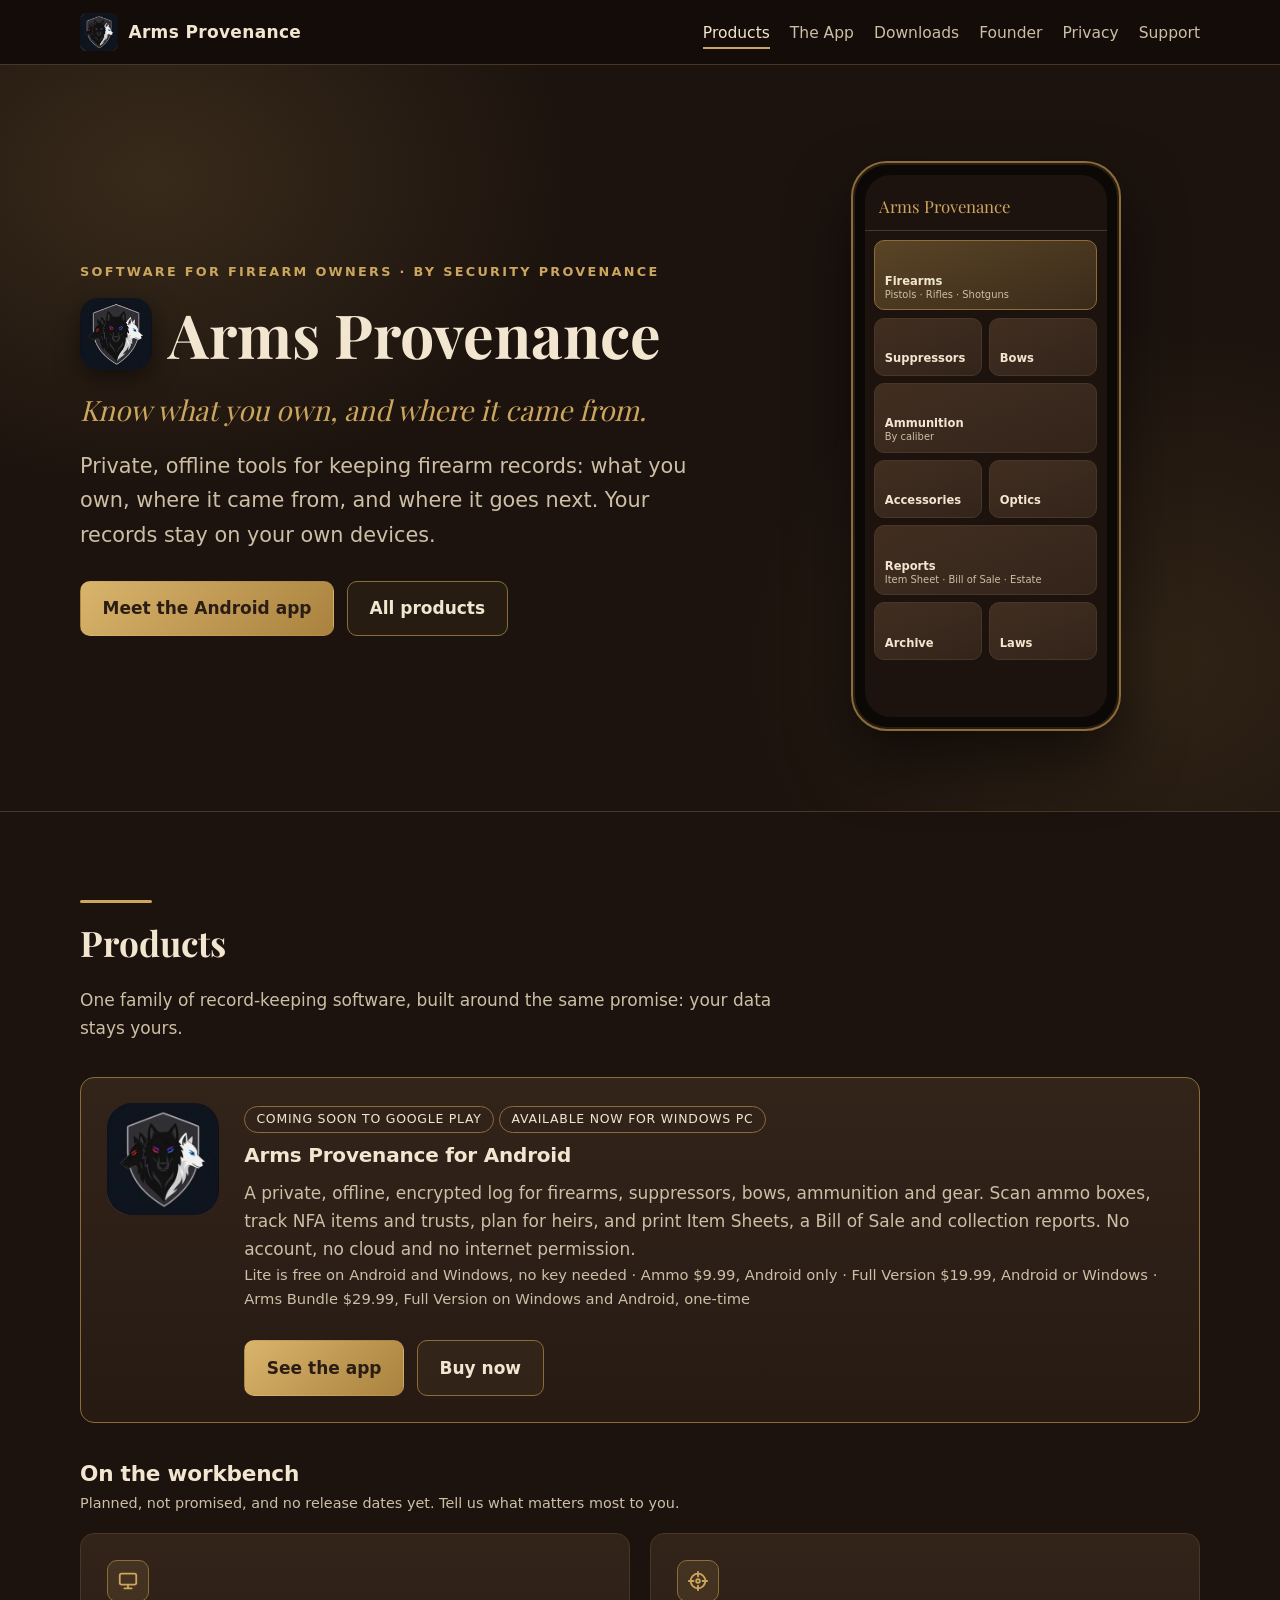
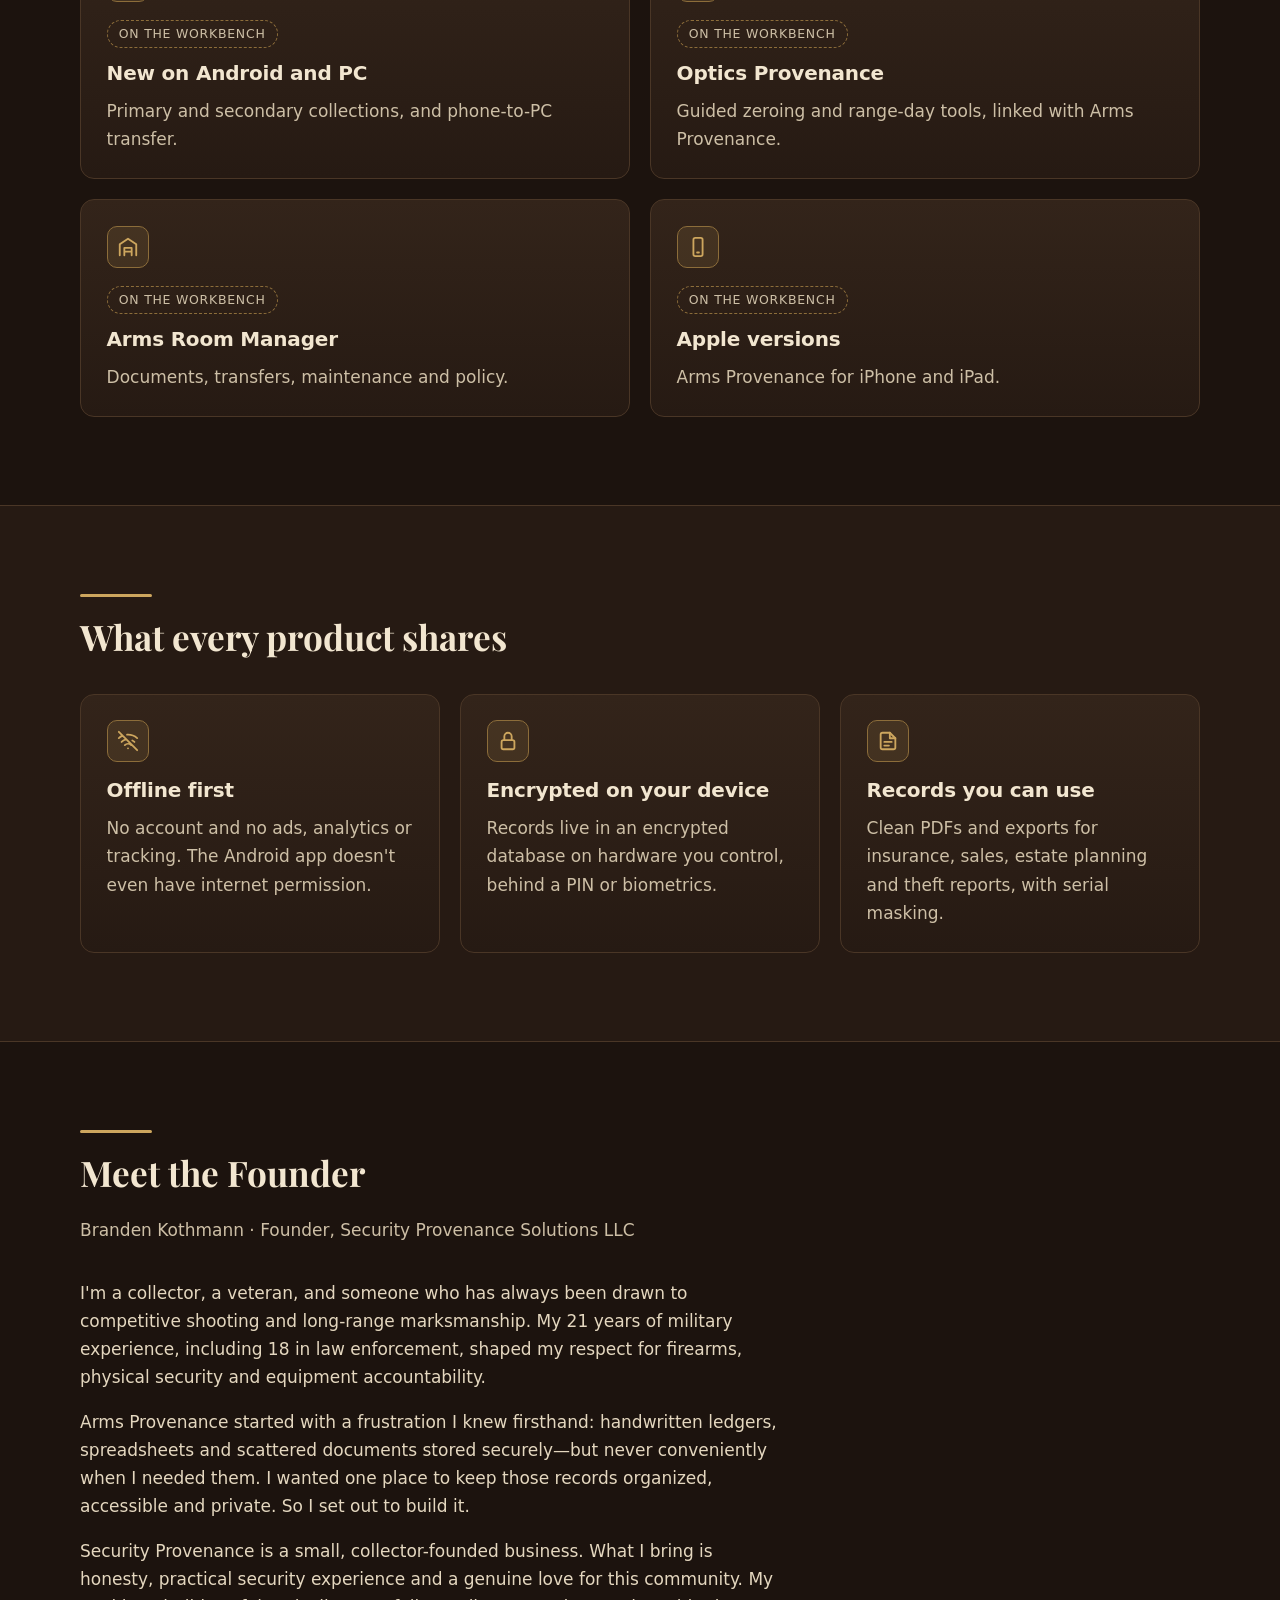
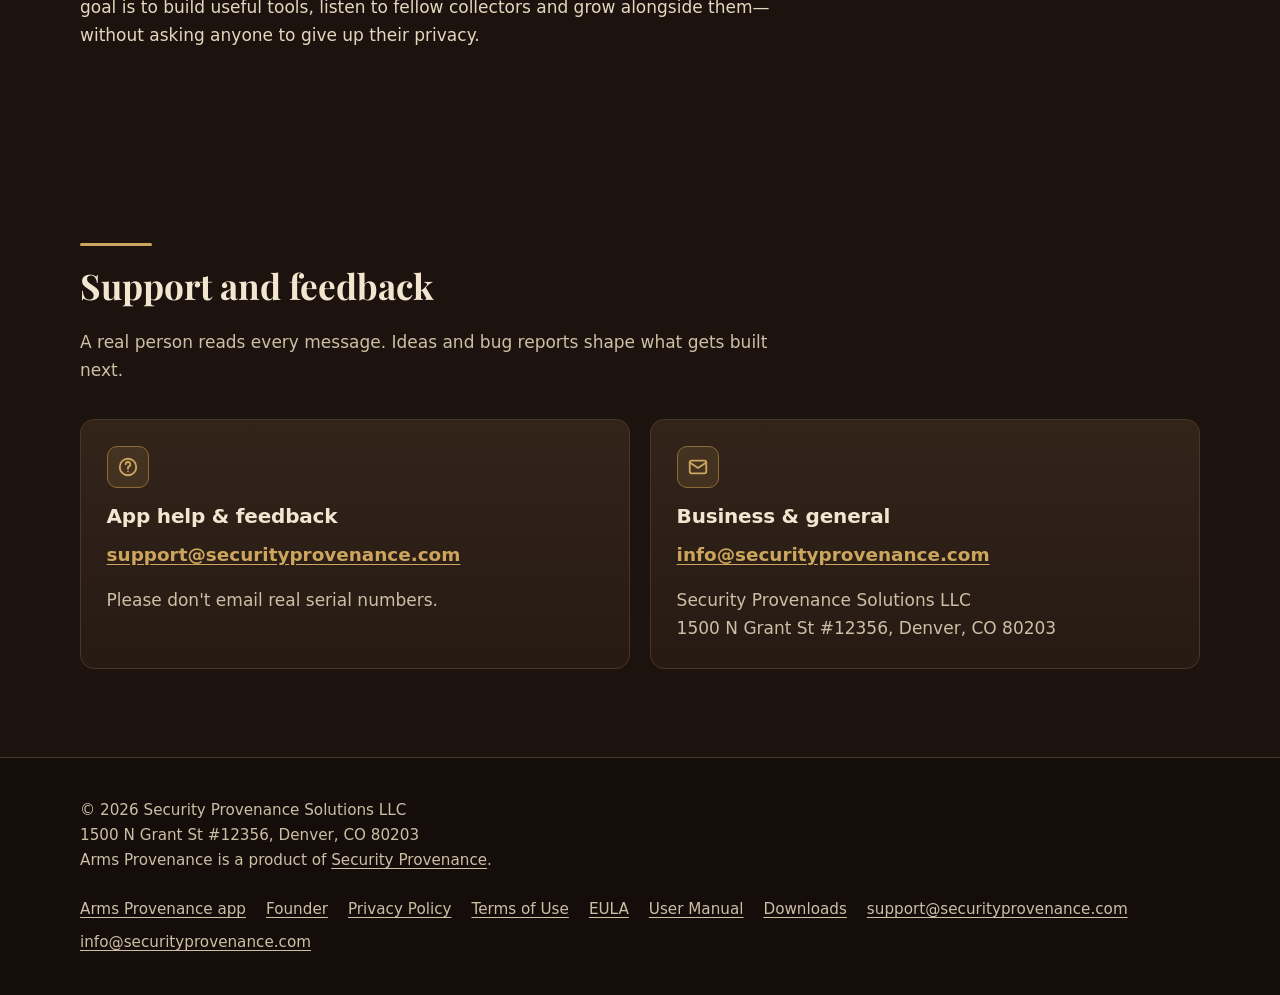
==== commit 505c5499: "Downloads nav link on every page; 1.15.0 what's new and owner update note; manual: Arms Bundle key l" ====
--- a/index.html
+++ b/index.html
@@ -38,6 +38,7 @@
     <ul>
       <li><a class="navlink" href="index.html#products" aria-current="page">Products</a></li>
       <li><a class="navlink" href="app.html">The App</a></li>
+      <li><a class="navlink" href="downloads.html">Downloads</a></li>
       <li><a class="navlink" href="index.html#founder">Founder</a></li>
       <li><a class="navlink" href="privacy.html">Privacy</a></li>
       <li><a class="navlink" href="index.html#support">Support</a></li>
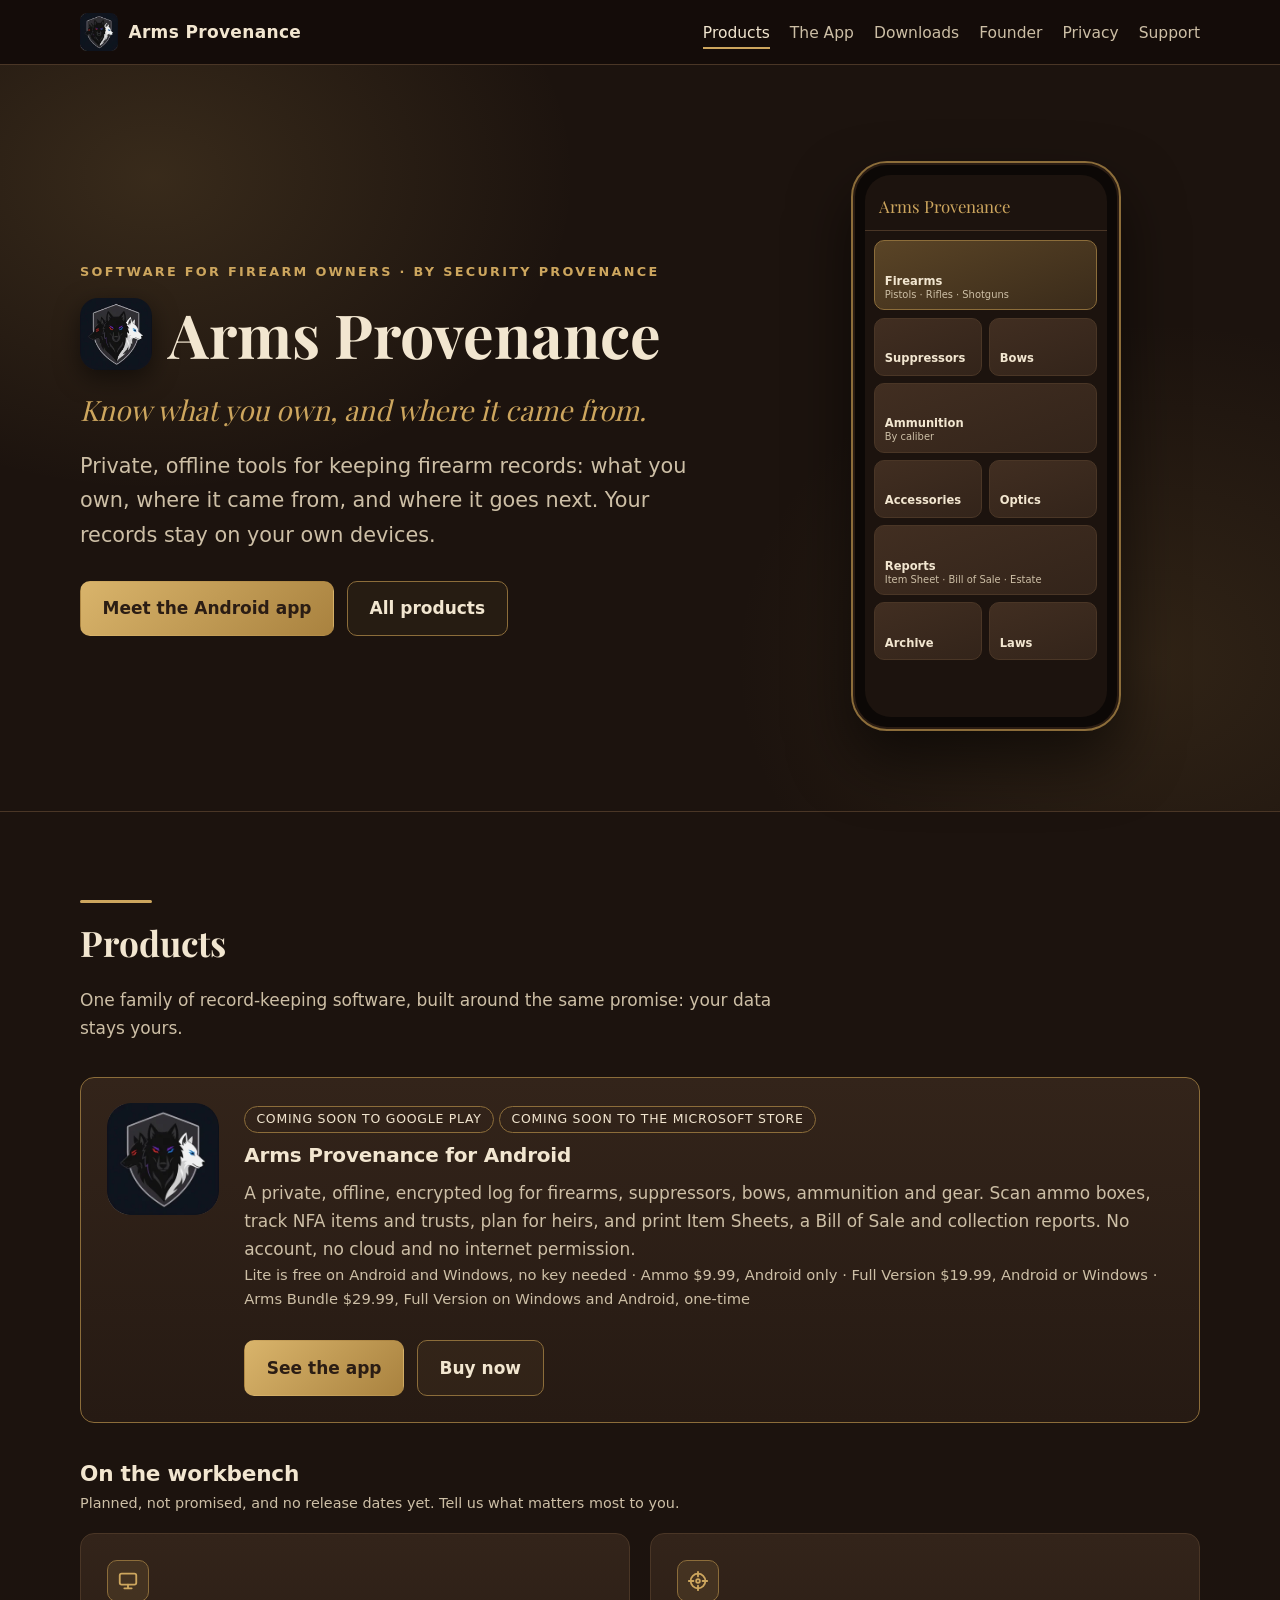
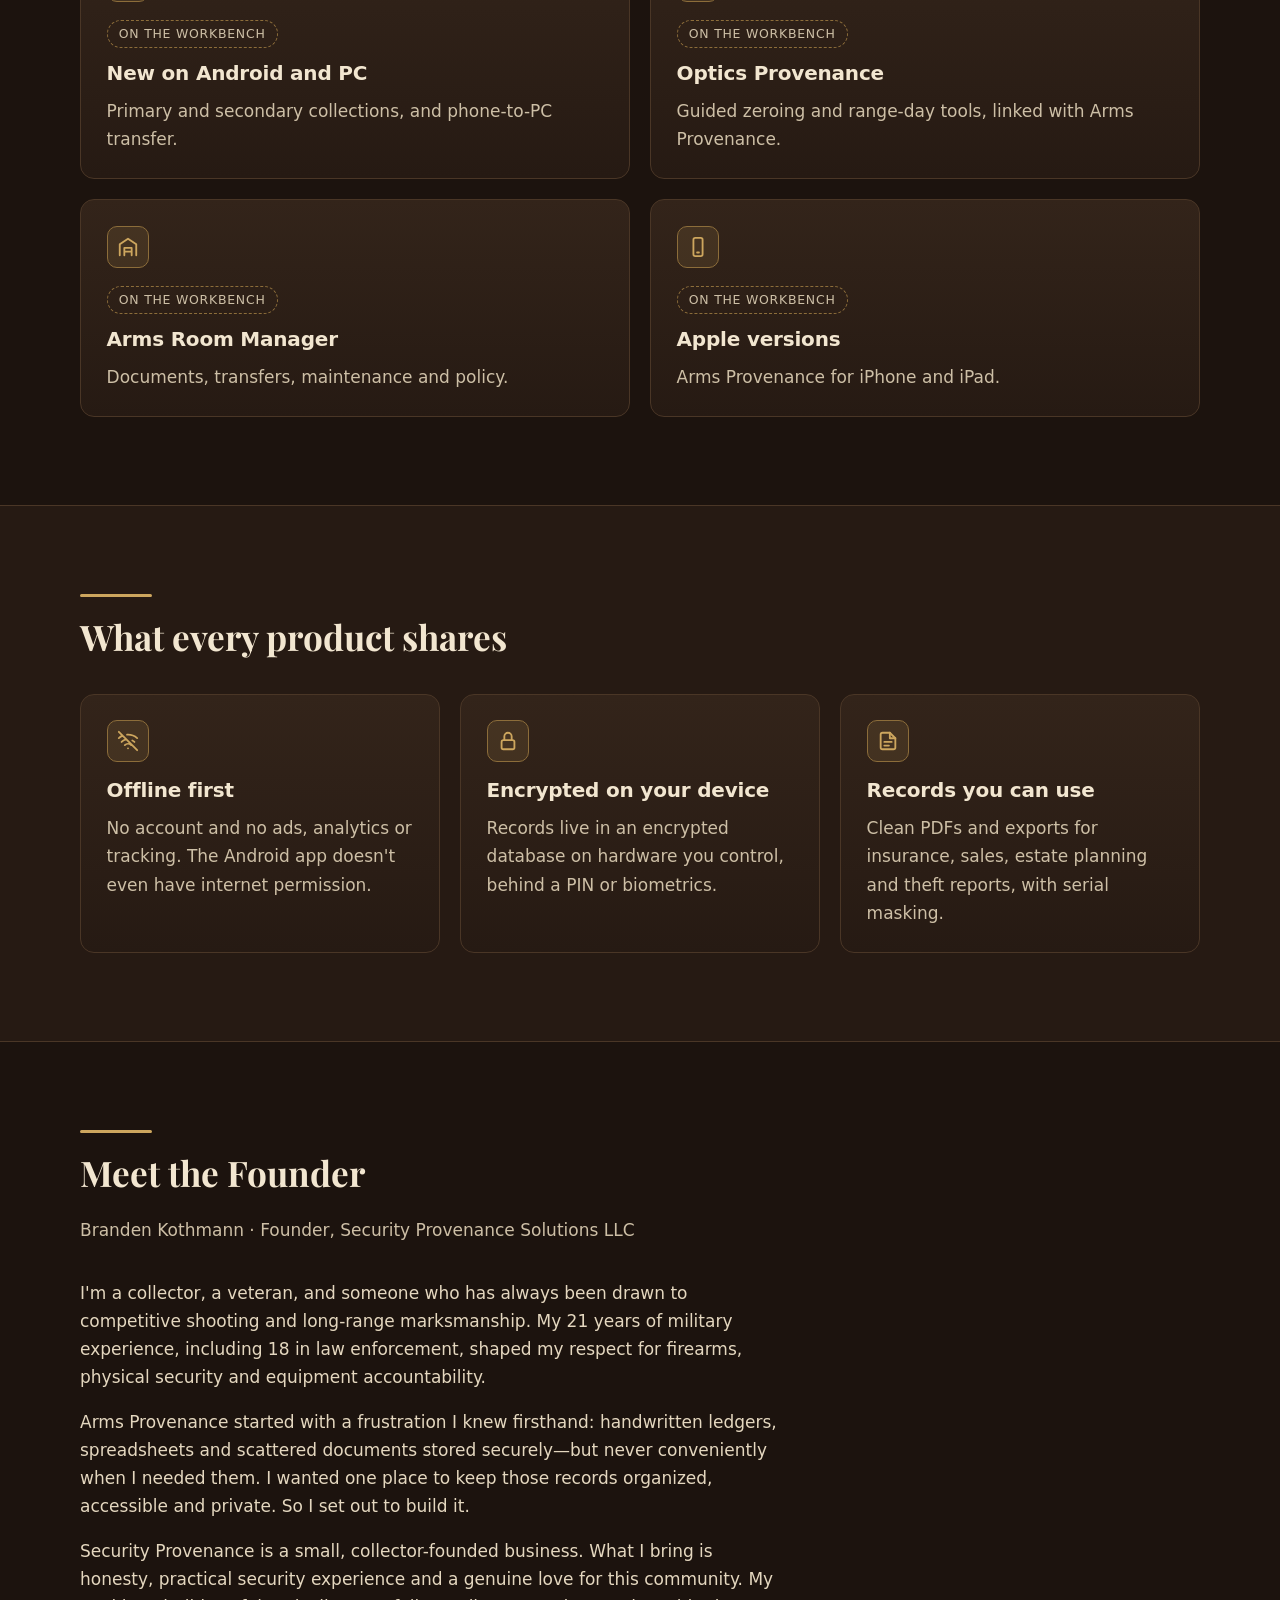
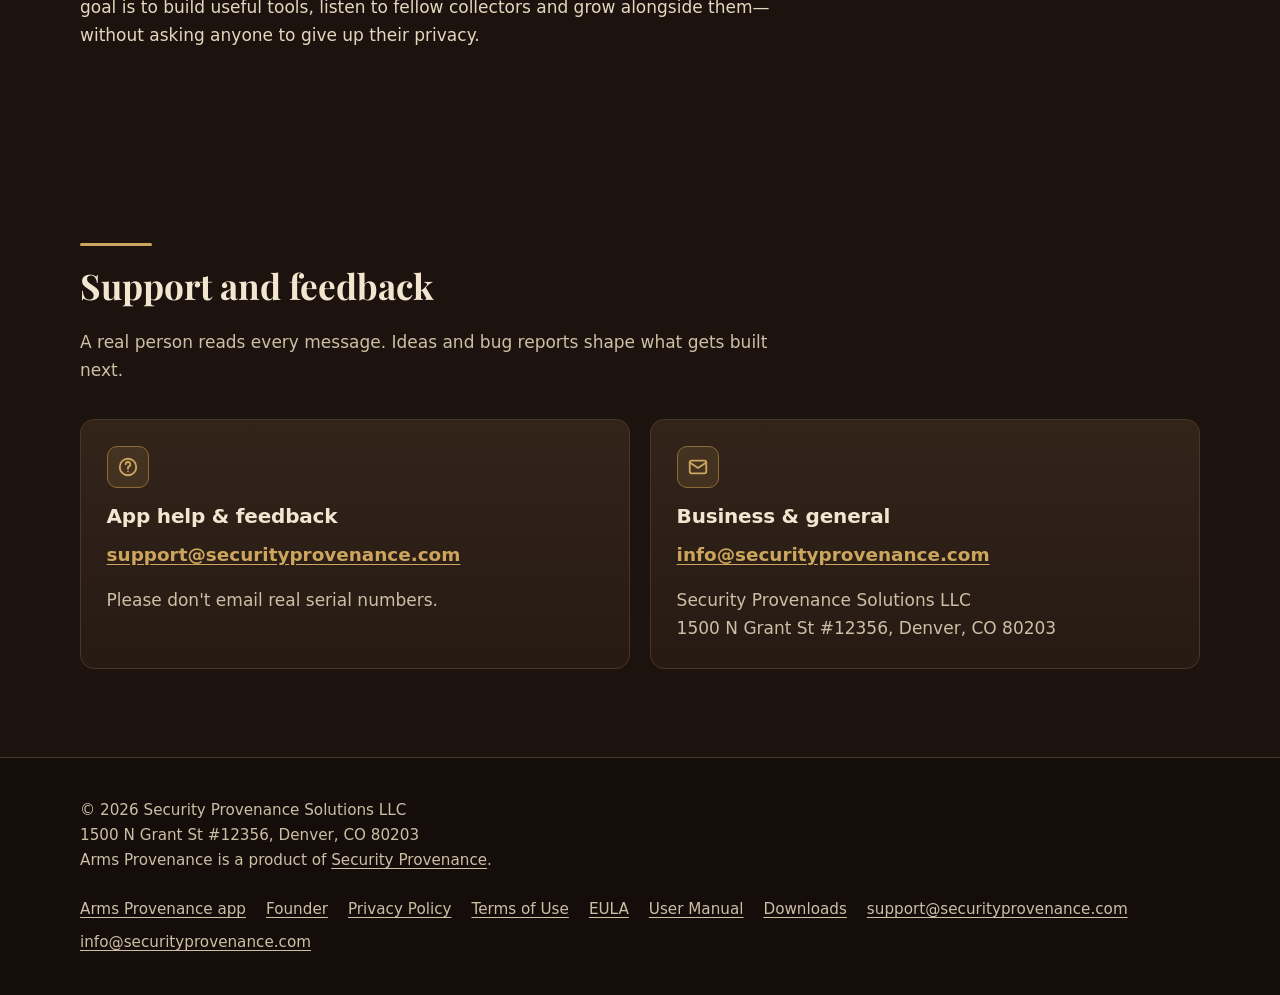
==== commit 1d30106e: "Downloads: pull the public Windows zip; coming soon to the Microsoft Store Branden approved removing" ====
--- a/index.html
+++ b/index.html
@@ -87,7 +87,7 @@
       <picture><source srcset="assets/img/logo-256.webp" type="image/webp"><img src="assets/img/logo-256.png" width="112" height="112" alt="Arms Provenance app icon"></picture>
       <div>
         <span class="pill pill-brass">Coming soon to Google Play</span>
-        <span class="pill pill-brass">Available now for Windows PC</span>
+        <span class="pill pill-brass">Coming soon to the Microsoft Store</span>
         <h3>Arms Provenance for Android</h3>
         <p>A private, offline, encrypted log for firearms, suppressors, bows, ammunition and gear. Scan ammo boxes, track NFA items and trusts, plan for heirs, and print Item Sheets, a Bill of Sale and collection reports. No account, no cloud and no internet permission.</p>
         <p class="tier-line">Lite is free on Android and Windows, no key needed &middot; Ammo $9.99, Android only &middot; Full Version $19.99, Android or Windows &middot; Arms Bundle $29.99, Full Version on Windows and Android, one-time</p>
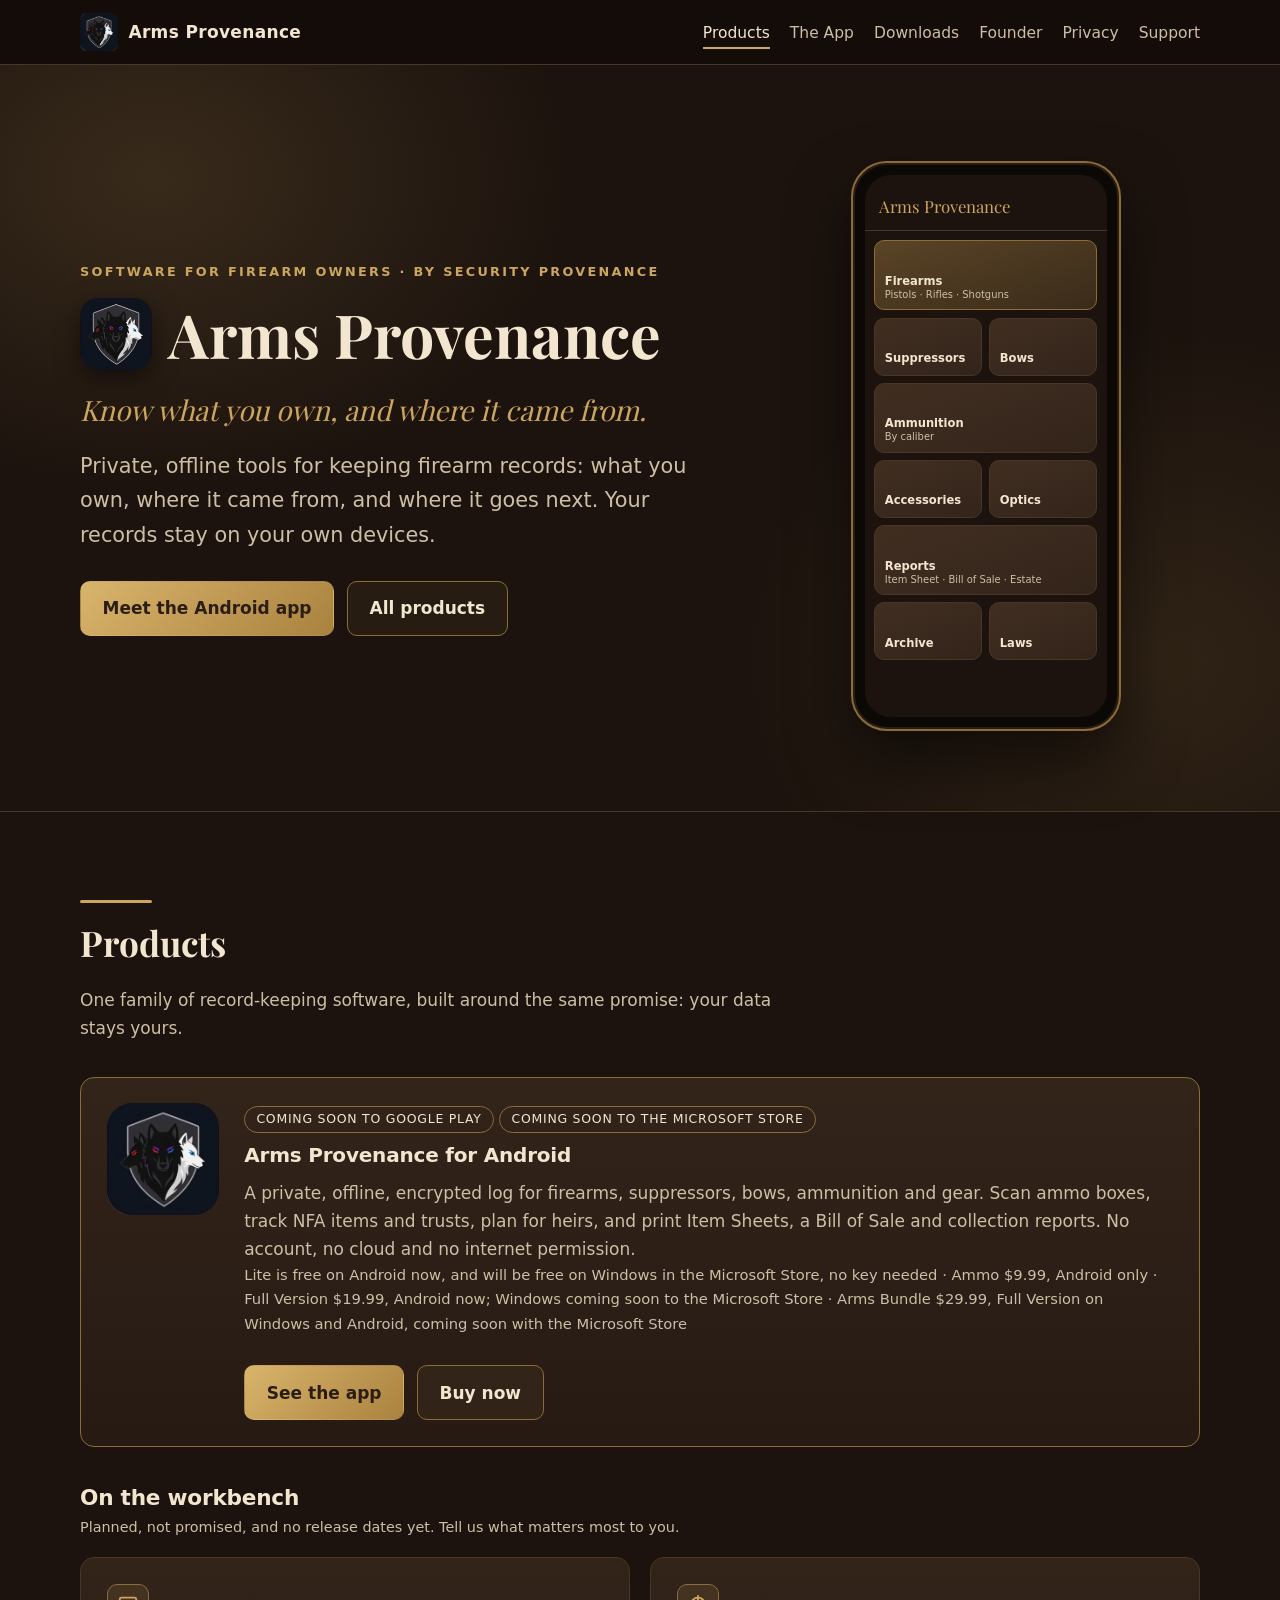
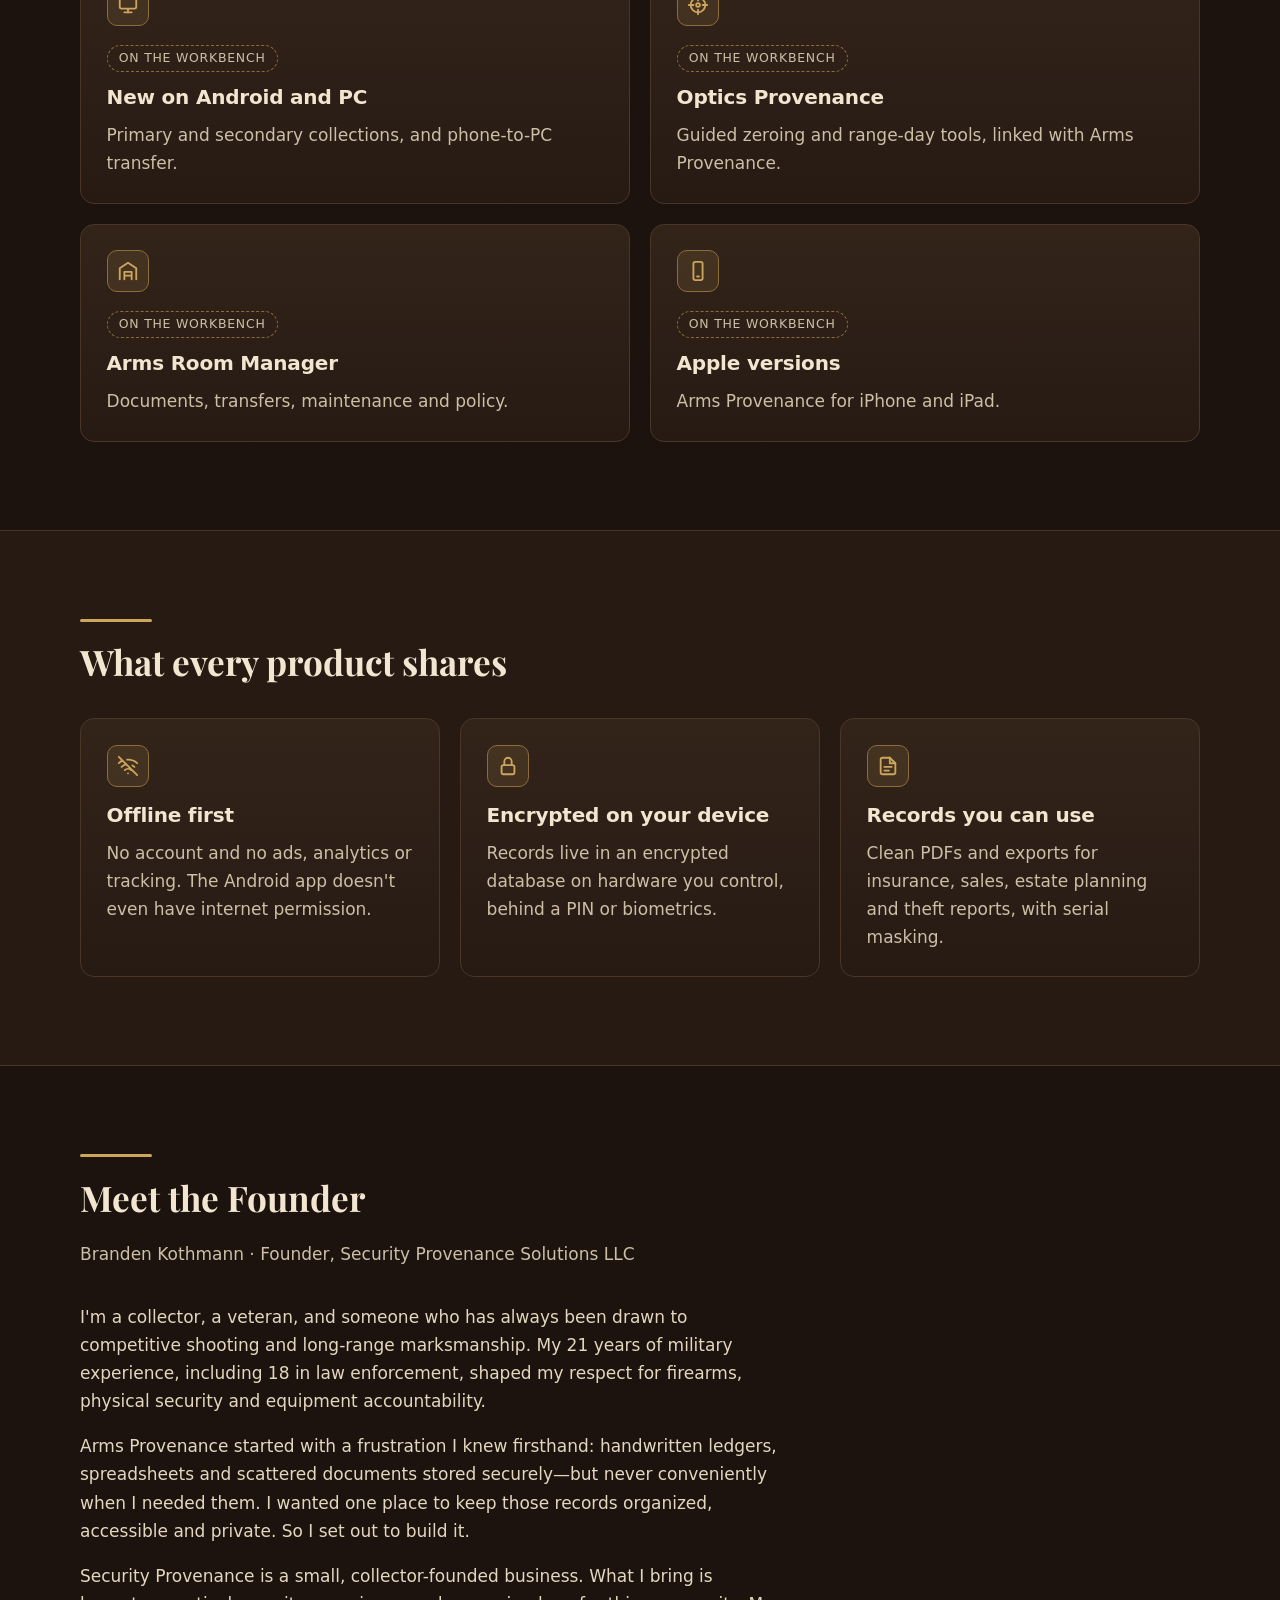
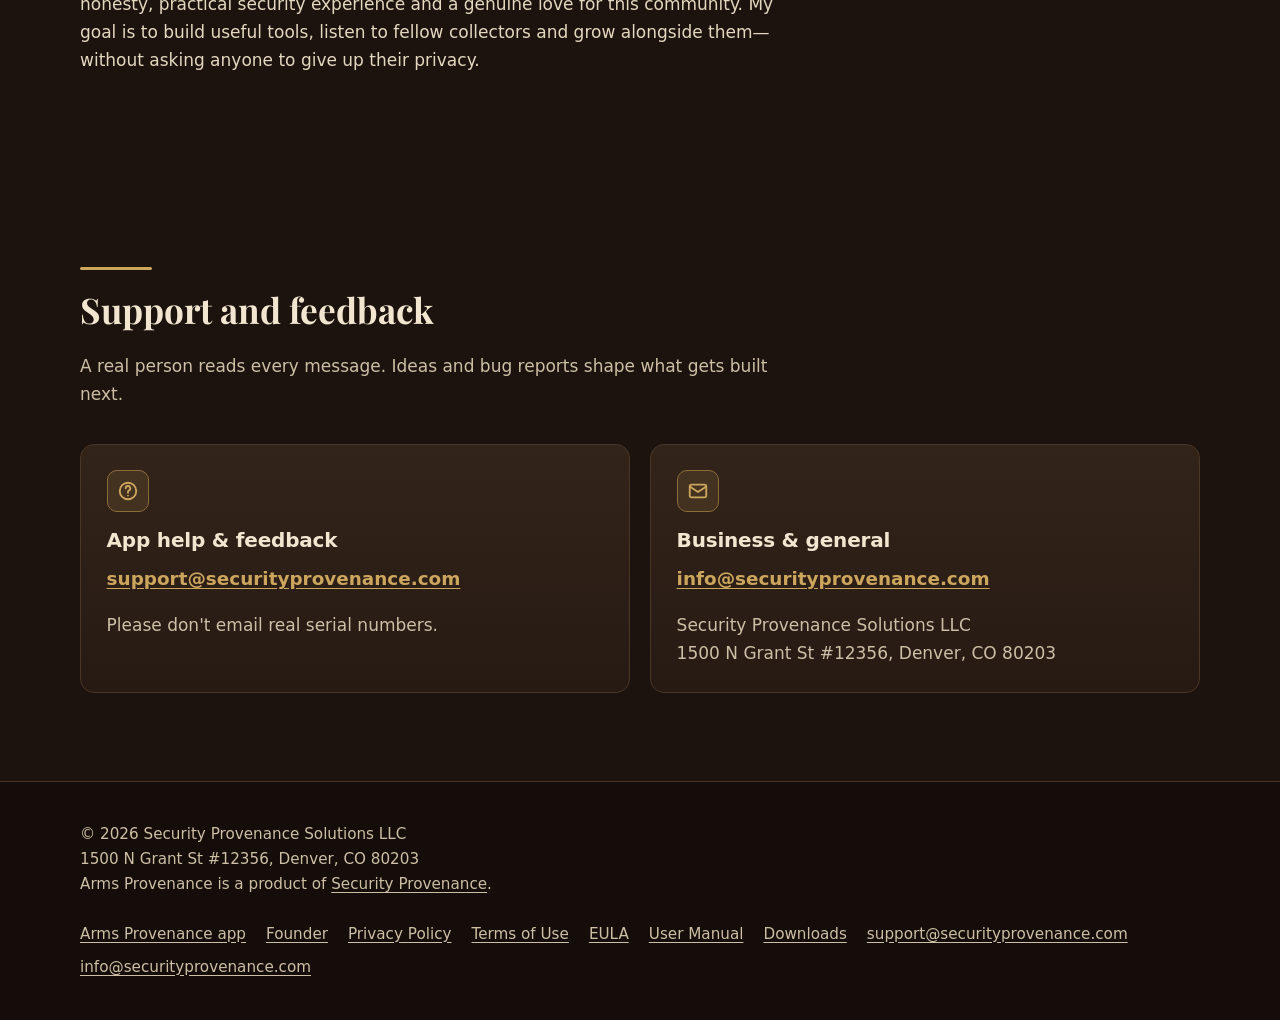
==== commit 1485c9e9: "Pricing: pause Windows and Arms Bundle checkout until the Microsoft Store is live Branden approved p" ====
--- a/index.html
+++ b/index.html
@@ -90,7 +90,7 @@
         <span class="pill pill-brass">Coming soon to the Microsoft Store</span>
         <h3>Arms Provenance for Android</h3>
         <p>A private, offline, encrypted log for firearms, suppressors, bows, ammunition and gear. Scan ammo boxes, track NFA items and trusts, plan for heirs, and print Item Sheets, a Bill of Sale and collection reports. No account, no cloud and no internet permission.</p>
-        <p class="tier-line">Lite is free on Android and Windows, no key needed &middot; Ammo $9.99, Android only &middot; Full Version $19.99, Android or Windows &middot; Arms Bundle $29.99, Full Version on Windows and Android, one-time</p>
+        <p class="tier-line">Lite is free on Android now, and will be free on Windows in the Microsoft Store, no key needed &middot; Ammo $9.99, Android only &middot; Full Version $19.99, Android now; Windows coming soon to the Microsoft Store &middot; Arms Bundle $29.99, Full Version on Windows and Android, coming soon with the Microsoft Store</p>
         <div class="btns"><a class="btn btn-primary" href="app.html">See the app</a><a class="btn btn-ghost" href="app.html#pricing">Buy now</a></div>
       </div>
     </article>
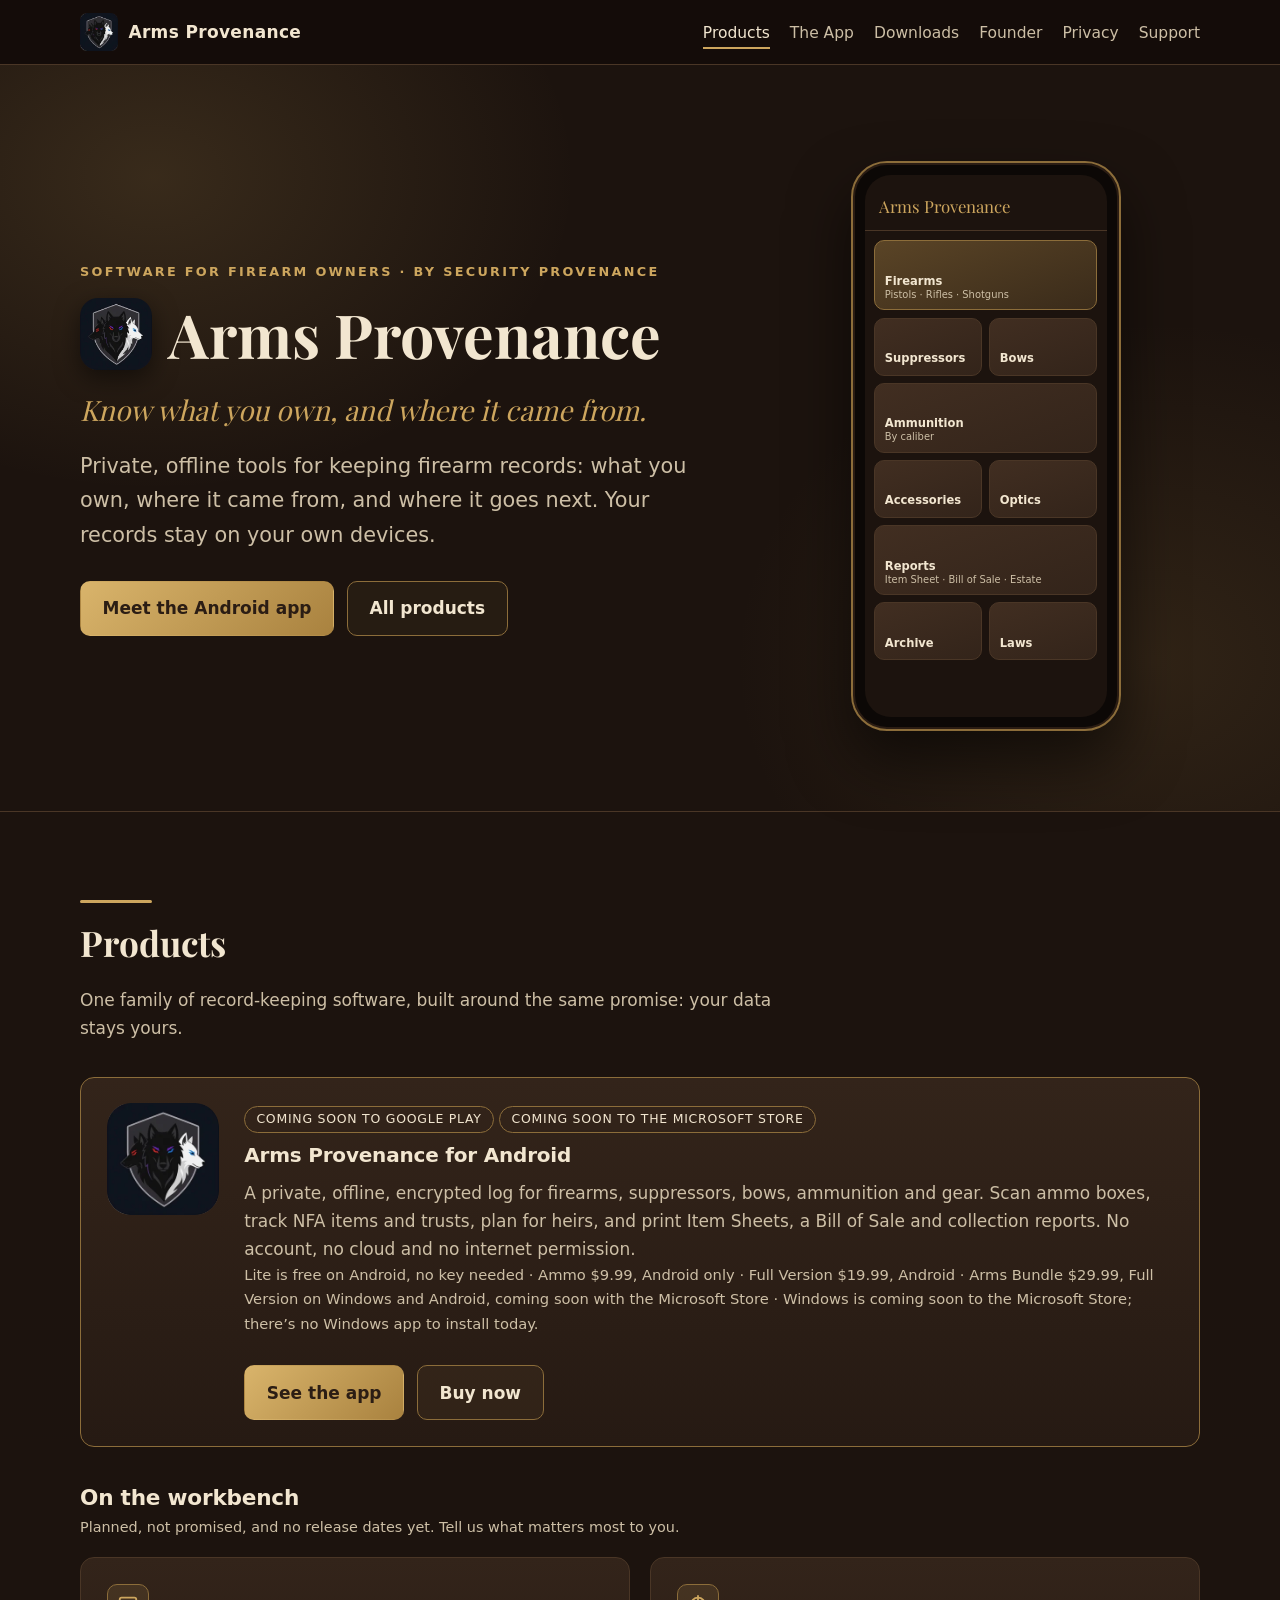
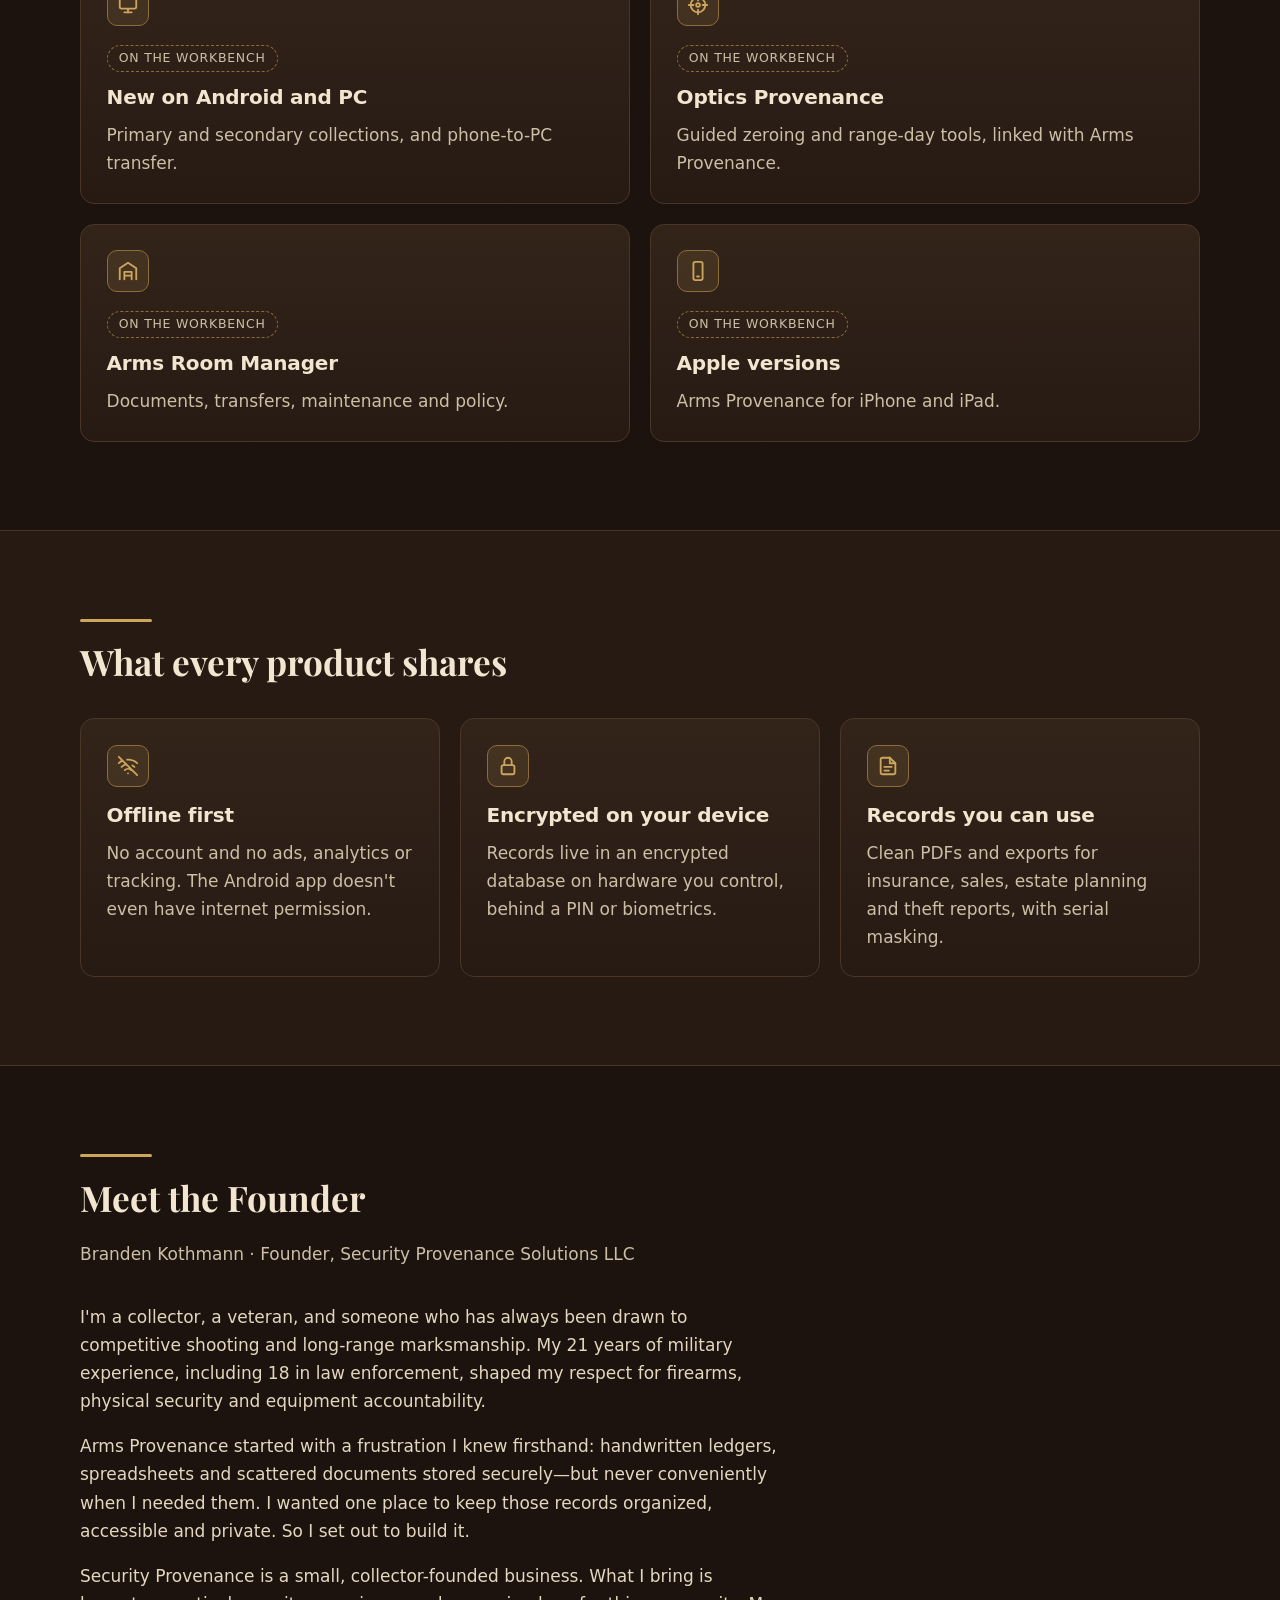
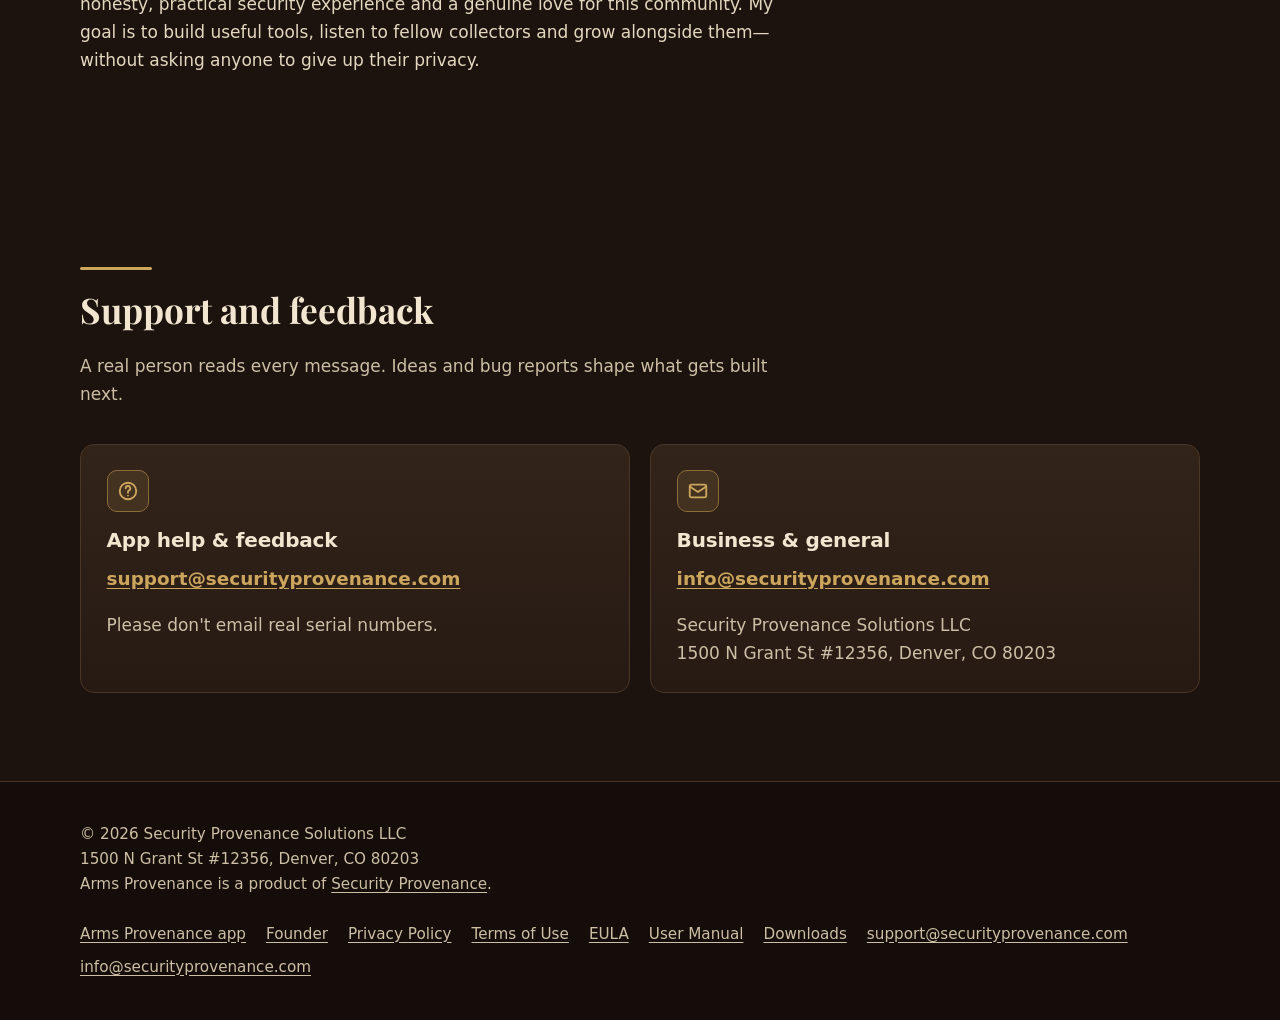
==== commit a6dc5b1a: "Wording: Luna review of the Microsoft Store coming-soon copy There's no Windows app to install yet. " ====
--- a/index.html
+++ b/index.html
@@ -90,7 +90,7 @@
         <span class="pill pill-brass">Coming soon to the Microsoft Store</span>
         <h3>Arms Provenance for Android</h3>
         <p>A private, offline, encrypted log for firearms, suppressors, bows, ammunition and gear. Scan ammo boxes, track NFA items and trusts, plan for heirs, and print Item Sheets, a Bill of Sale and collection reports. No account, no cloud and no internet permission.</p>
-        <p class="tier-line">Lite is free on Android now, and will be free on Windows in the Microsoft Store, no key needed &middot; Ammo $9.99, Android only &middot; Full Version $19.99, Android now; Windows coming soon to the Microsoft Store &middot; Arms Bundle $29.99, Full Version on Windows and Android, coming soon with the Microsoft Store</p>
+        <p class="tier-line">Lite is free on Android, no key needed &middot; Ammo $9.99, Android only &middot; Full Version $19.99, Android &middot; Arms Bundle $29.99, Full Version on Windows and Android, coming soon with the Microsoft Store &middot; Windows is coming soon to the Microsoft Store; there&rsquo;s no Windows app to install today.</p>
         <div class="btns"><a class="btn btn-primary" href="app.html">See the app</a><a class="btn btn-ghost" href="app.html#pricing">Buy now</a></div>
       </div>
     </article>
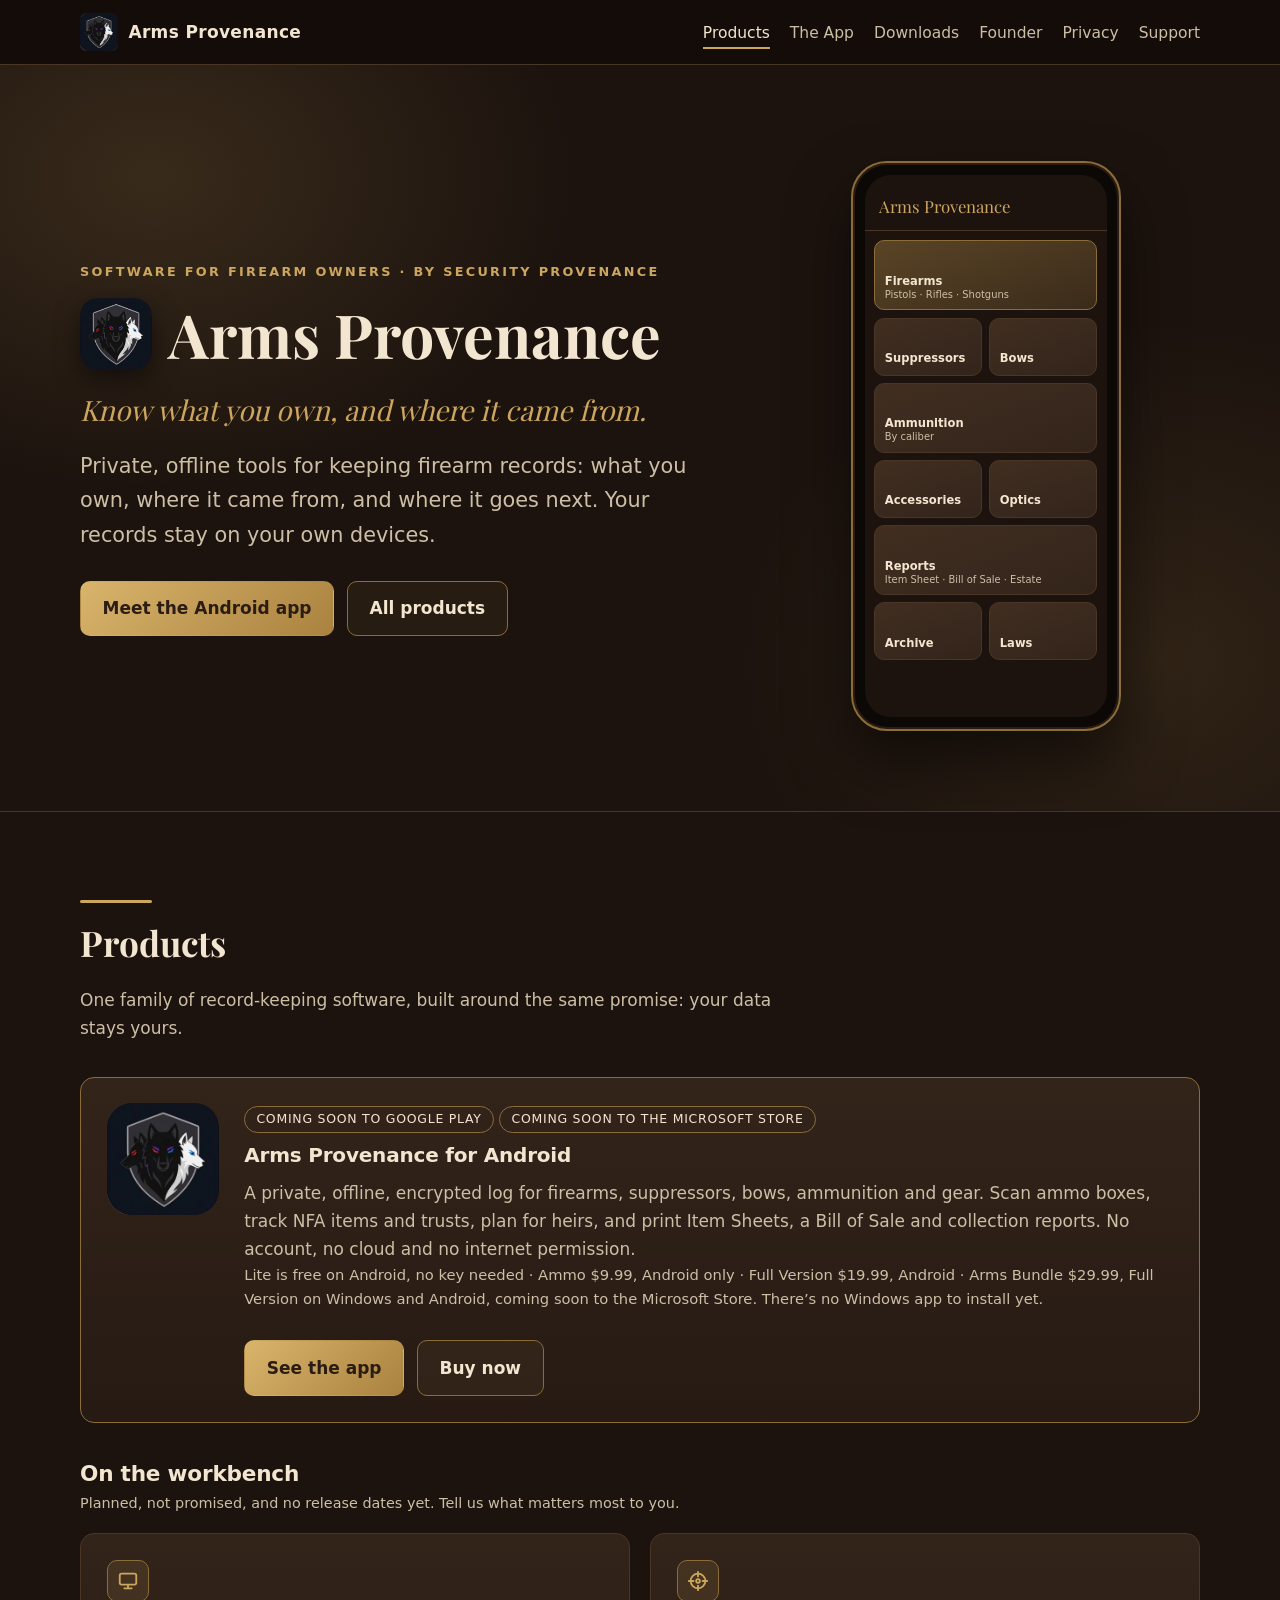
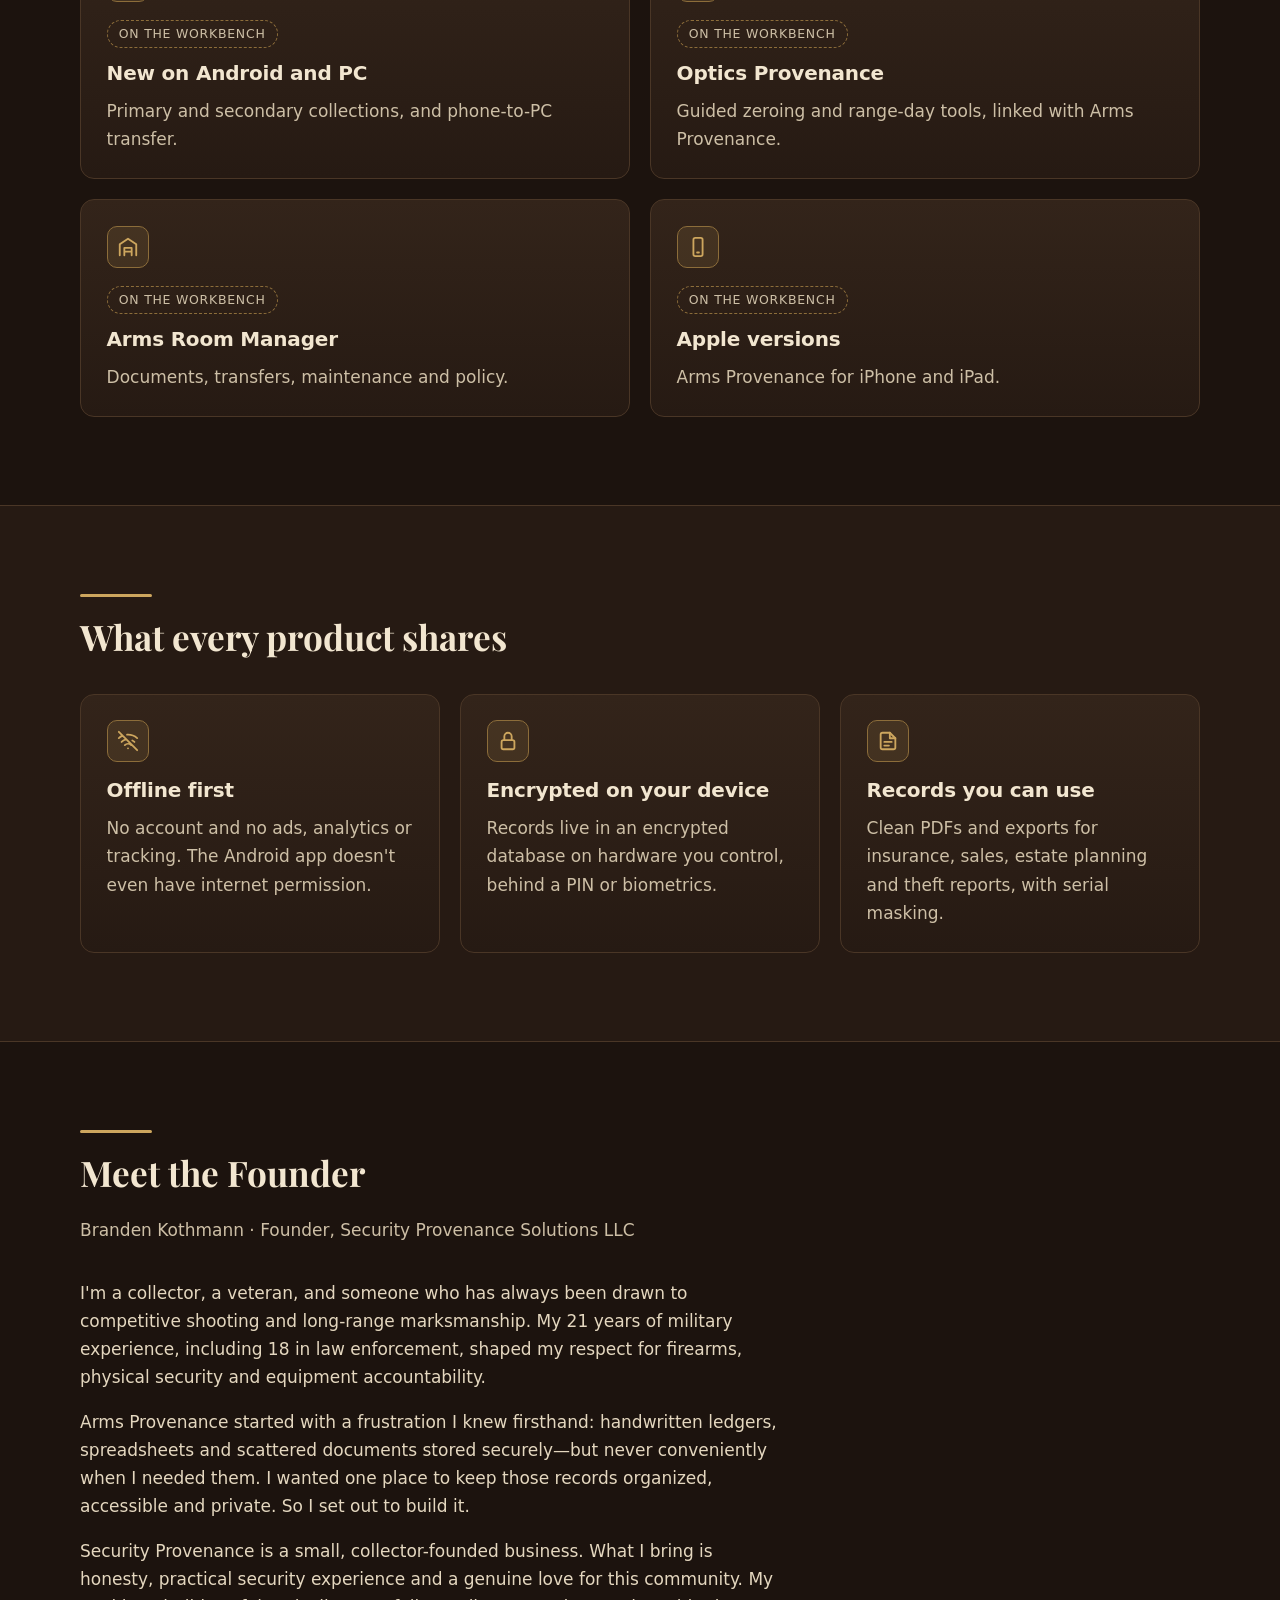
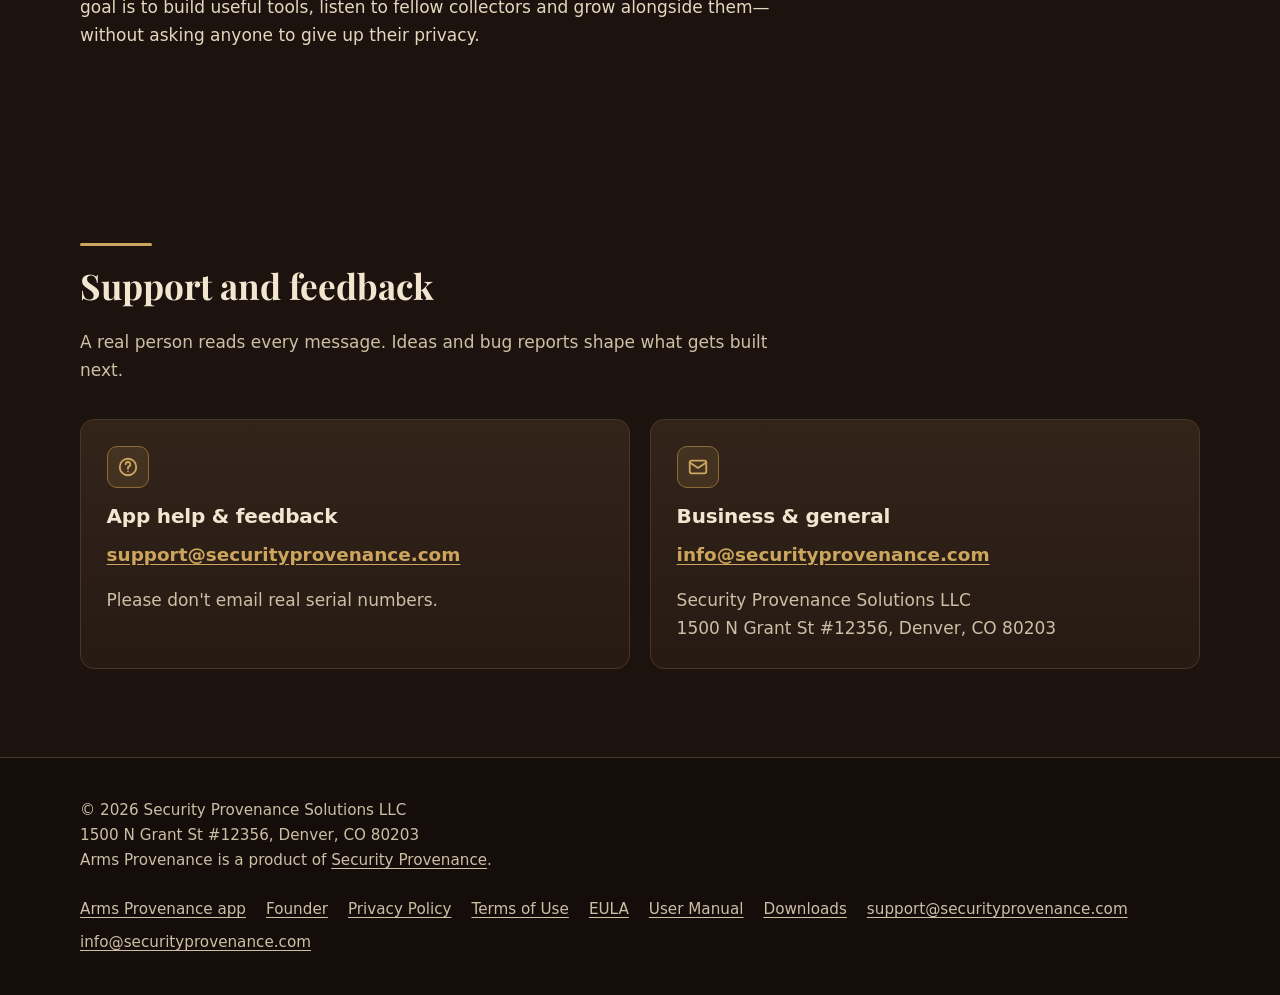
==== commit 24374723: "Wording: Luna second review of paused Windows sales copy Exact homepage tier line, Arms Bundle card," ====
--- a/index.html
+++ b/index.html
@@ -90,7 +90,7 @@
         <span class="pill pill-brass">Coming soon to the Microsoft Store</span>
         <h3>Arms Provenance for Android</h3>
         <p>A private, offline, encrypted log for firearms, suppressors, bows, ammunition and gear. Scan ammo boxes, track NFA items and trusts, plan for heirs, and print Item Sheets, a Bill of Sale and collection reports. No account, no cloud and no internet permission.</p>
-        <p class="tier-line">Lite is free on Android, no key needed &middot; Ammo $9.99, Android only &middot; Full Version $19.99, Android &middot; Arms Bundle $29.99, Full Version on Windows and Android, coming soon with the Microsoft Store &middot; Windows is coming soon to the Microsoft Store; there&rsquo;s no Windows app to install today.</p>
+        <p class="tier-line">Lite is free on Android, no key needed &middot; Ammo $9.99, Android only &middot; Full Version $19.99, Android &middot; Arms Bundle $29.99, Full Version on Windows and Android, coming soon to the Microsoft Store. There&rsquo;s no Windows app to install yet.</p>
         <div class="btns"><a class="btn btn-primary" href="app.html">See the app</a><a class="btn btn-ghost" href="app.html#pricing">Buy now</a></div>
       </div>
     </article>
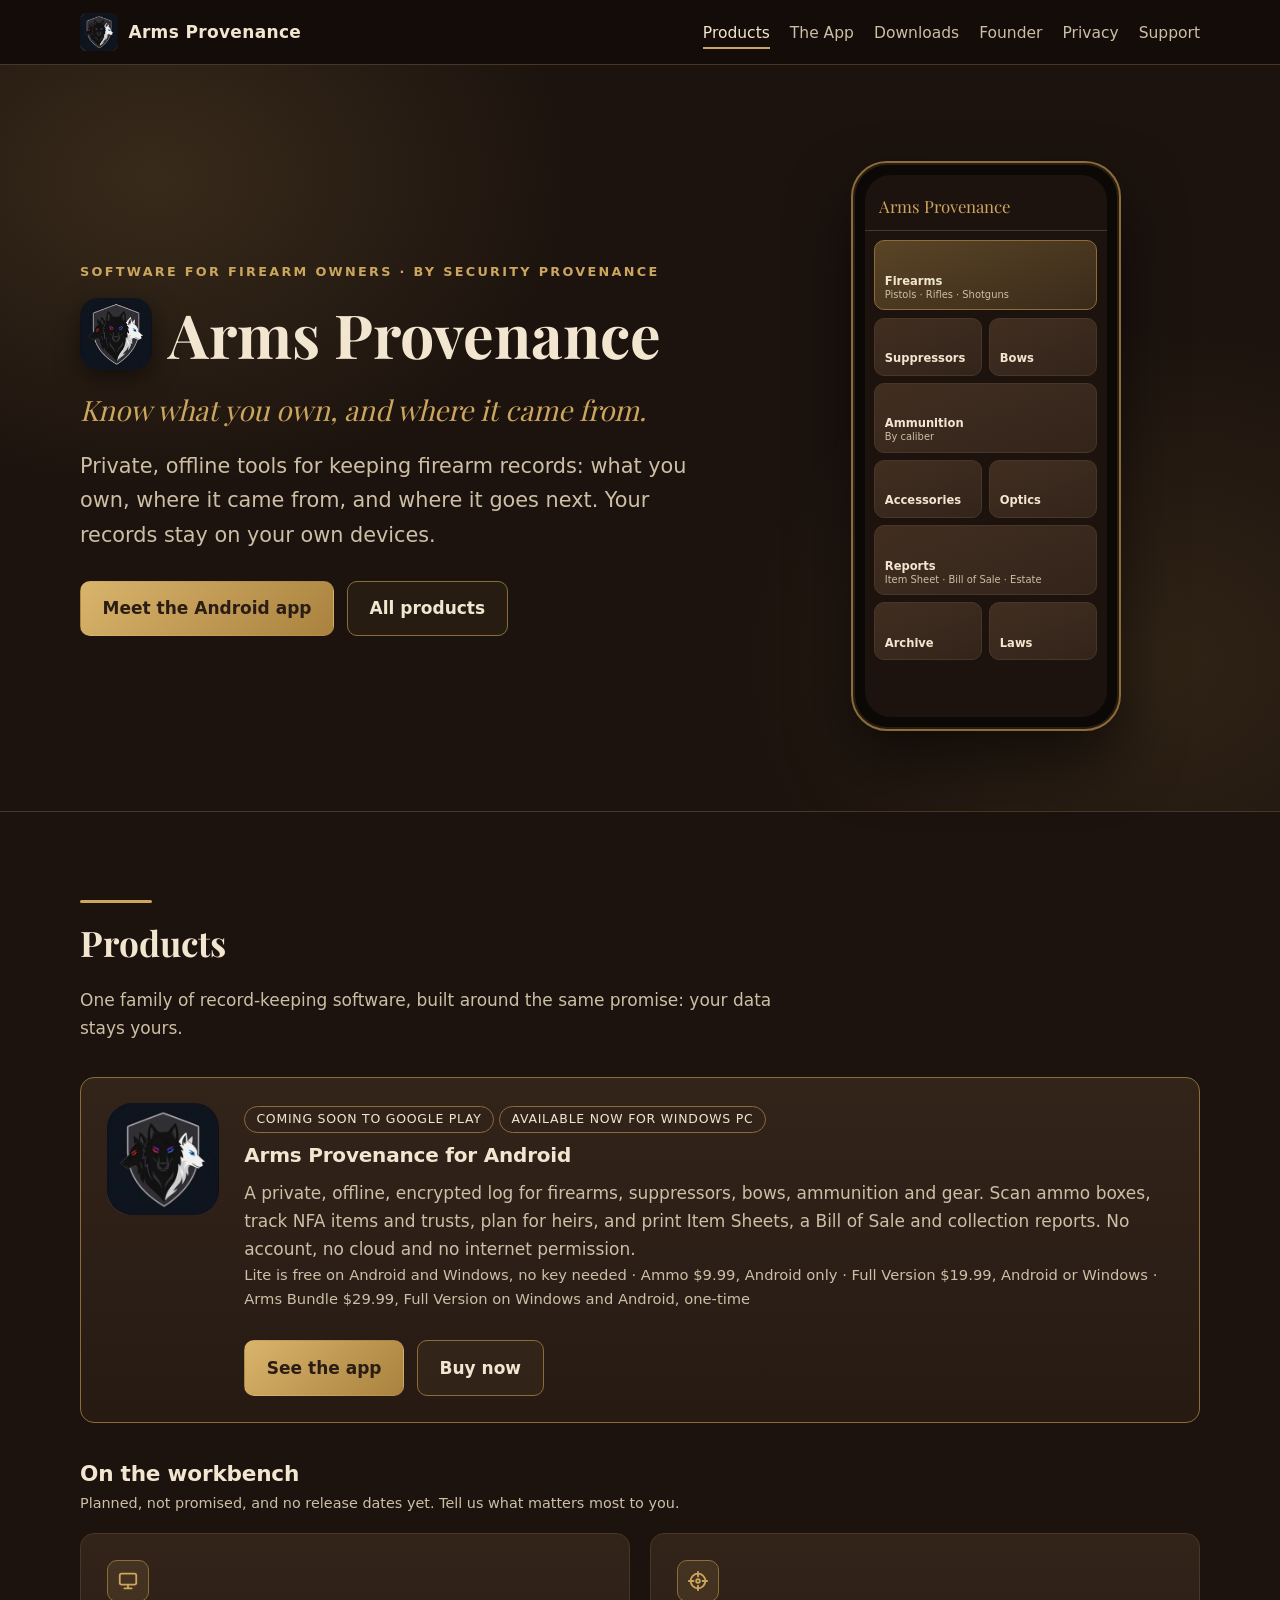
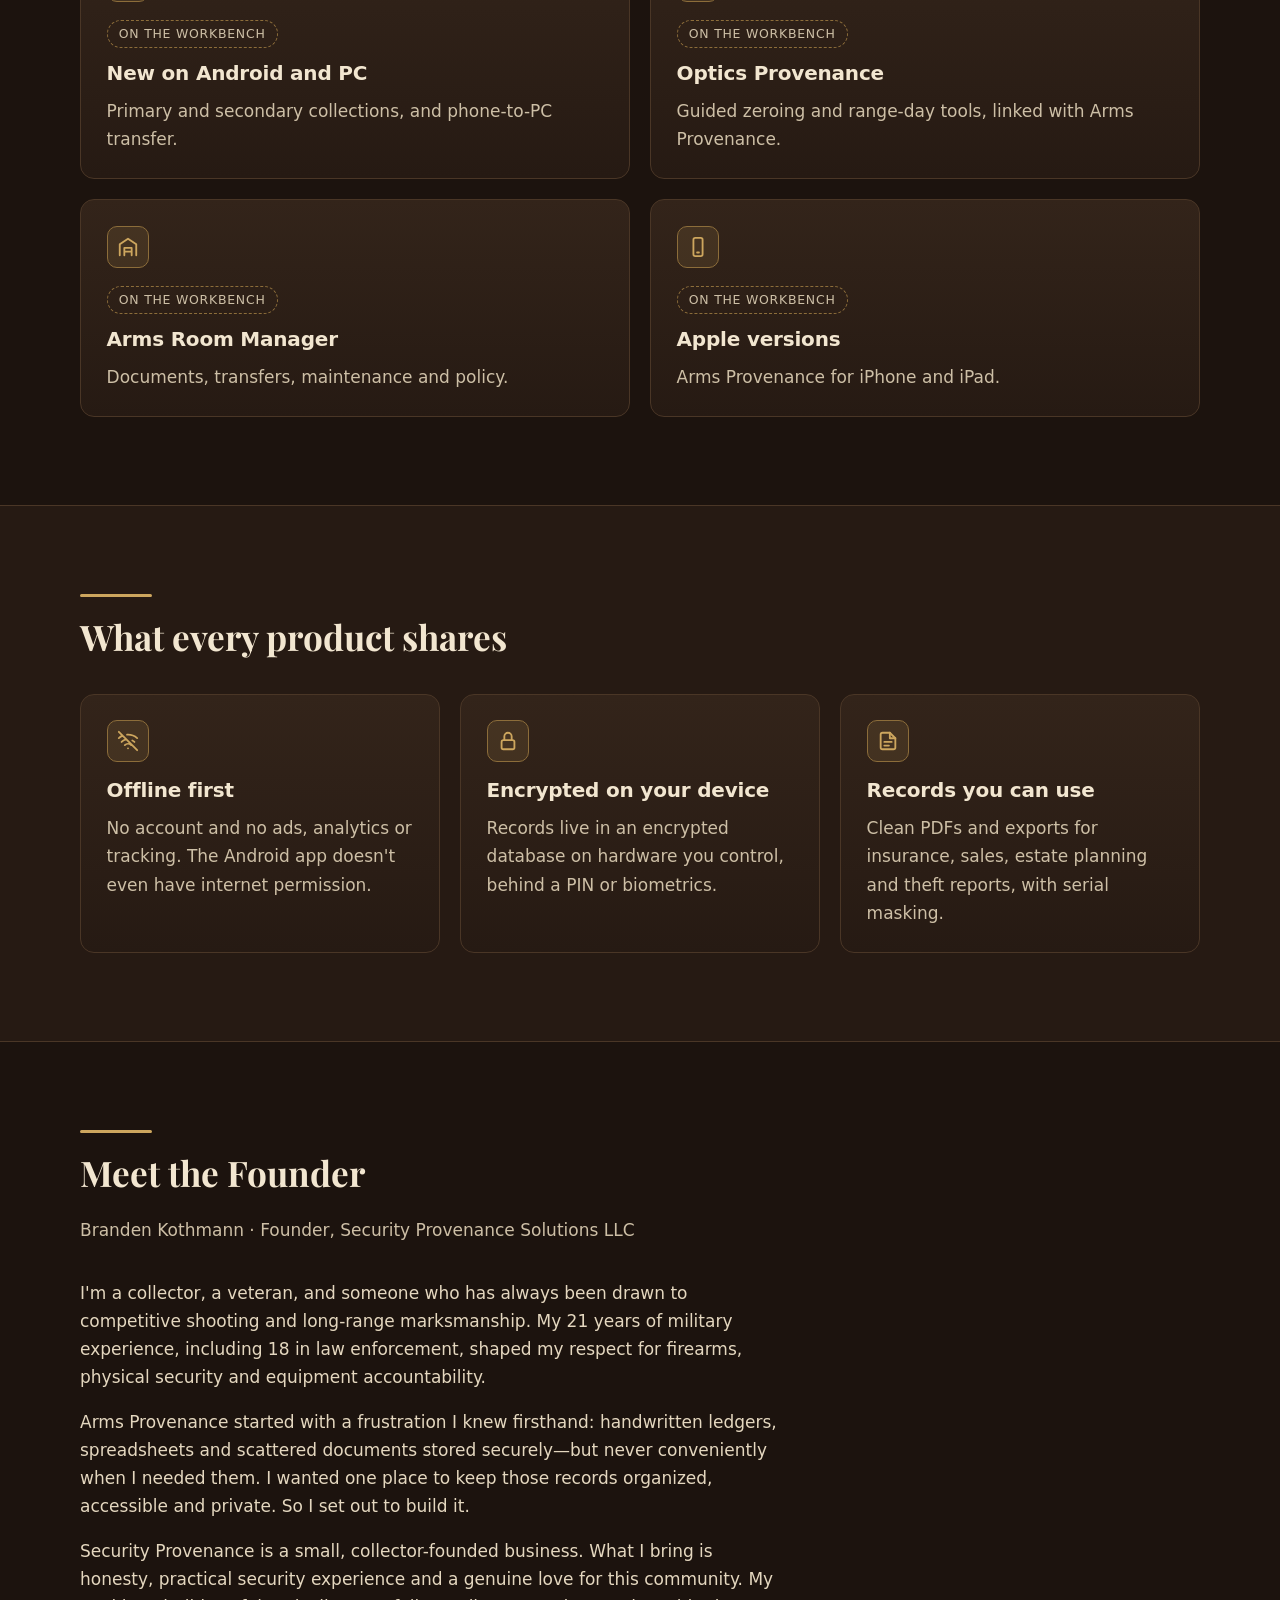
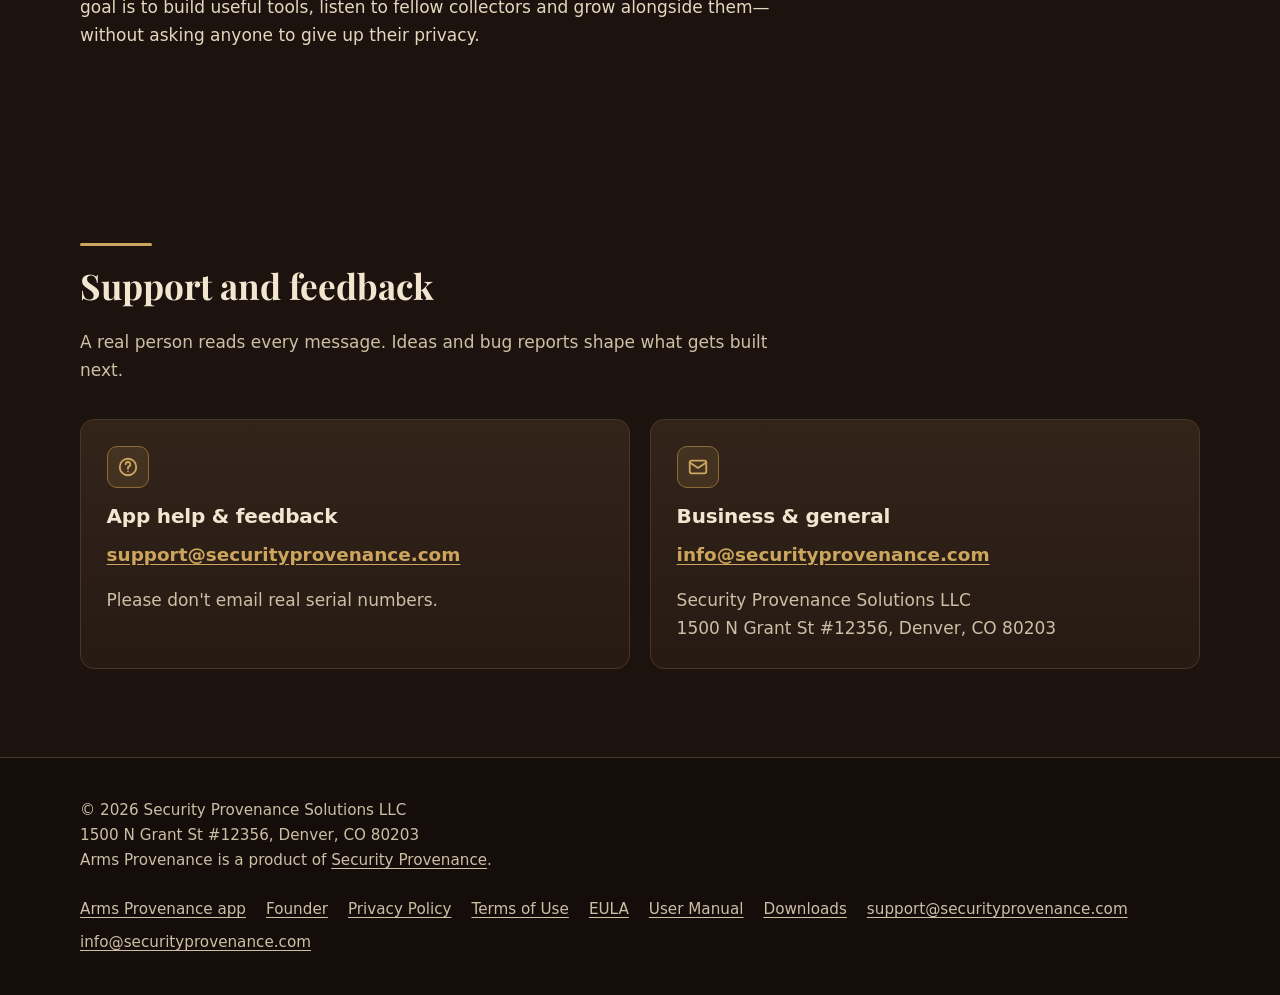
==== commit d33cb6fd: "Revert "Merge pull request #3 from Kothmann13/wording/windows-coming-soon-store" This reverts commit" ====
--- a/index.html
+++ b/index.html
@@ -87,10 +87,10 @@
       <picture><source srcset="assets/img/logo-256.webp" type="image/webp"><img src="assets/img/logo-256.png" width="112" height="112" alt="Arms Provenance app icon"></picture>
       <div>
         <span class="pill pill-brass">Coming soon to Google Play</span>
-        <span class="pill pill-brass">Coming soon to the Microsoft Store</span>
+        <span class="pill pill-brass">Available now for Windows PC</span>
         <h3>Arms Provenance for Android</h3>
         <p>A private, offline, encrypted log for firearms, suppressors, bows, ammunition and gear. Scan ammo boxes, track NFA items and trusts, plan for heirs, and print Item Sheets, a Bill of Sale and collection reports. No account, no cloud and no internet permission.</p>
-        <p class="tier-line">Lite is free on Android, no key needed &middot; Ammo $9.99, Android only &middot; Full Version $19.99, Android &middot; Arms Bundle $29.99, Full Version on Windows and Android, coming soon to the Microsoft Store. There&rsquo;s no Windows app to install yet.</p>
+        <p class="tier-line">Lite is free on Android and Windows, no key needed &middot; Ammo $9.99, Android only &middot; Full Version $19.99, Android or Windows &middot; Arms Bundle $29.99, Full Version on Windows and Android, one-time</p>
         <div class="btns"><a class="btn btn-primary" href="app.html">See the app</a><a class="btn btn-ghost" href="app.html#pricing">Buy now</a></div>
       </div>
     </article>
